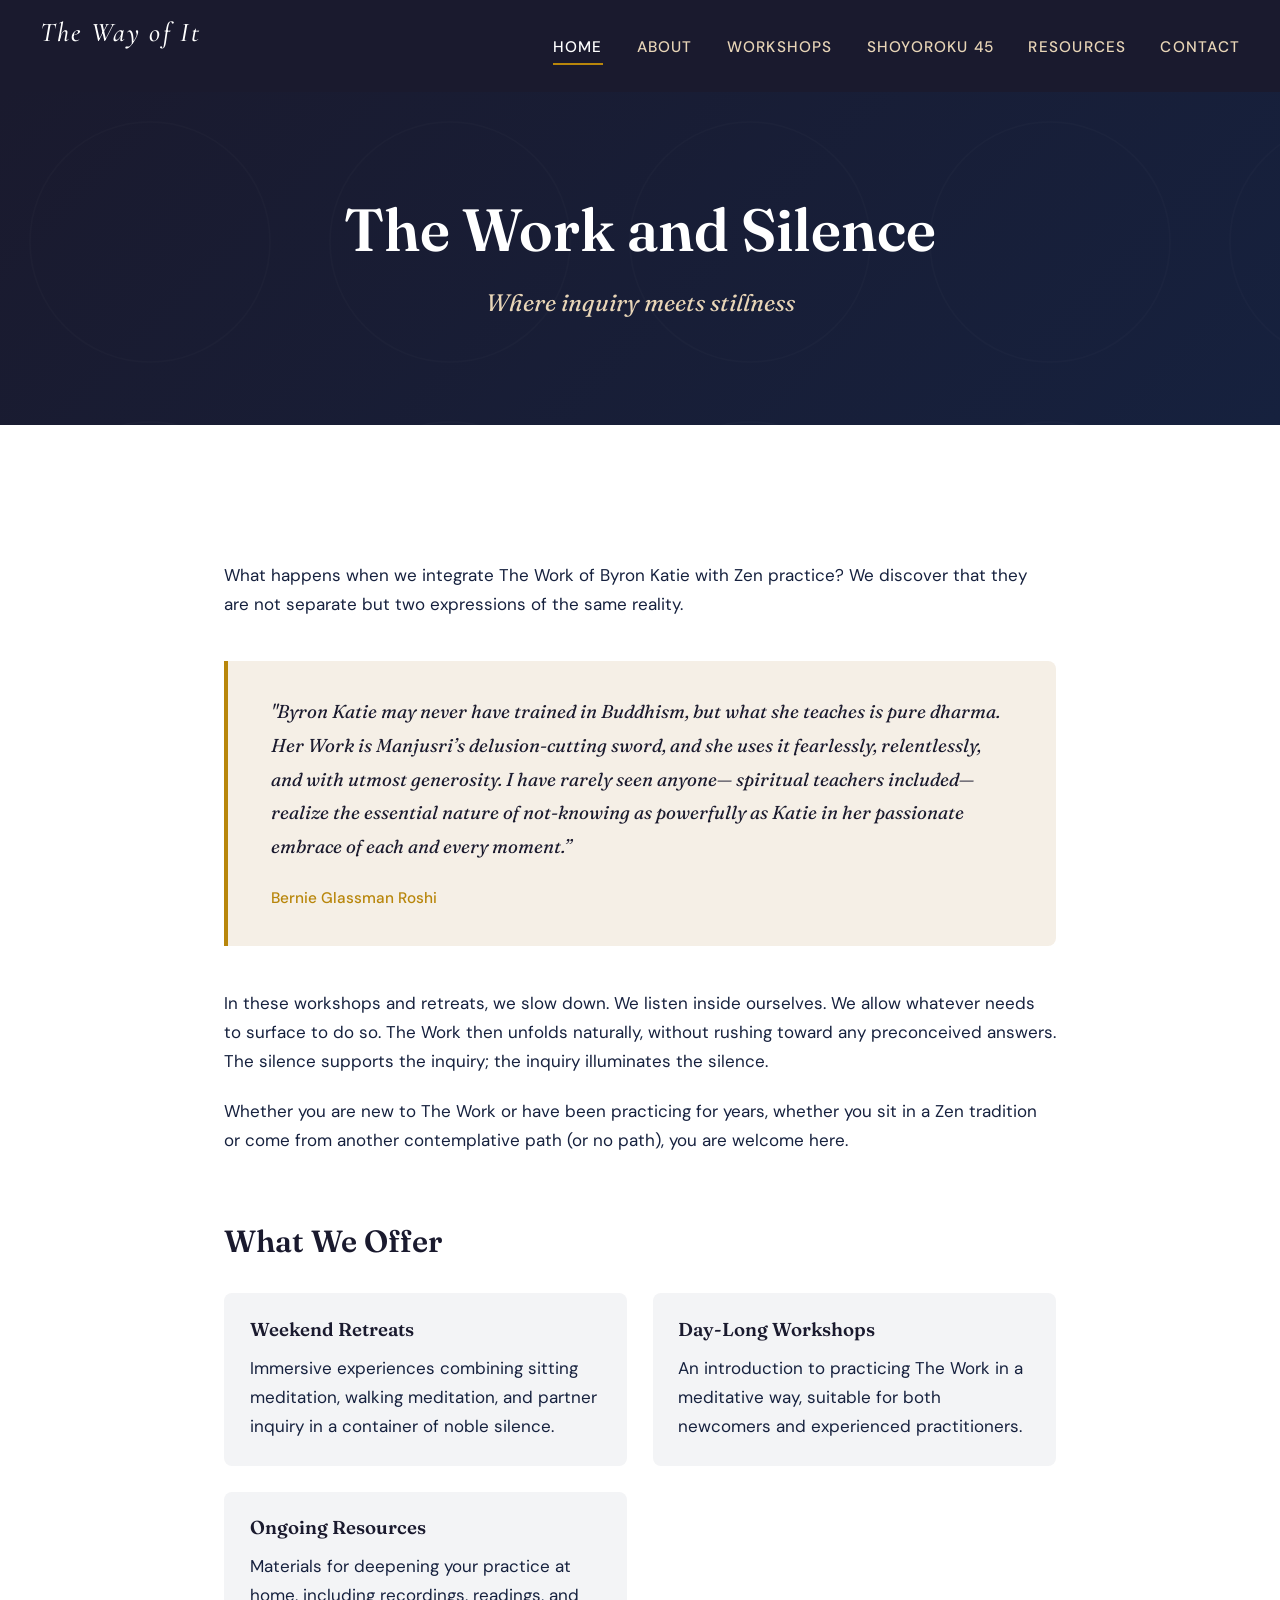
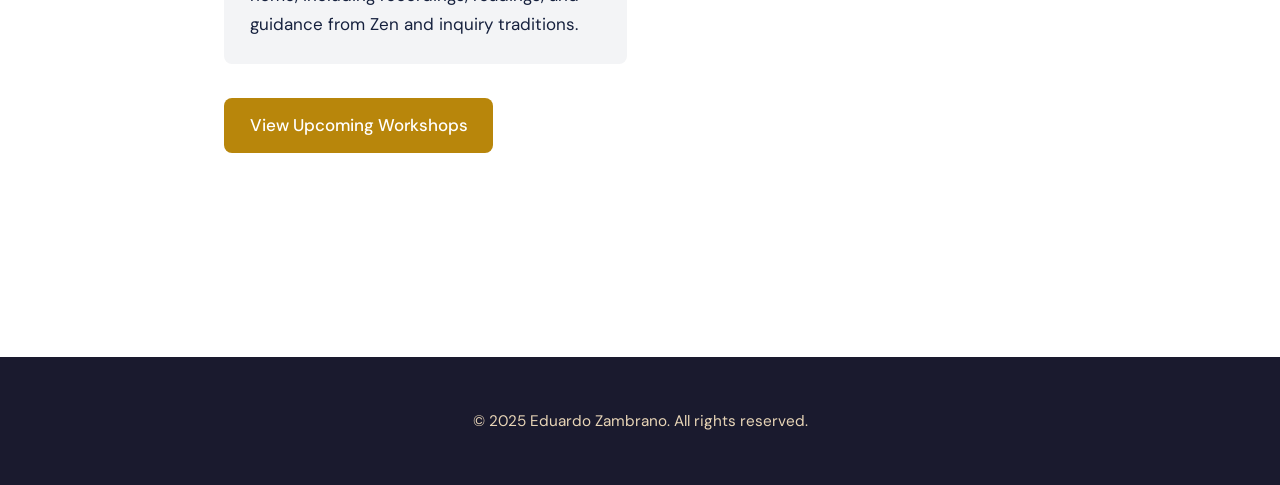
==== index.html @ 10b513c3 "Initial commit: The Way of It website Static website combining Zen meditation with The Work of Byron" ====
<!DOCTYPE html>
<html lang="en">
<head>
  <meta charset="UTF-8">
  <meta name="viewport" content="width=device-width, initial-scale=1.0">
  <title>The Way of It - Zen Meditation & The Work of Byron Katie</title>
  <meta name="description" content="Workshops combining Zen meditation with The Work of Byron Katie, guided by Eduardo Zambrano.">
  <link rel="stylesheet" href="css/style.css">
</head>
<body>
  <header>
    <div class="header-inner">
      <h1 class="site-title"><a href="index.html">The Way of It</a></h1>
      <nav>
        <ul>
          <li><a href="index.html" class="active">Home</a></li>
          <li><a href="about.html">About</a></li>
          <li><a href="workshops.html">Workshops</a></li>
          <li><a href="shoyoroku-45.html">Shoyoroku 45</a></li>
          <li><a href="resources.html">Resources</a></li>
          <li><a href="contact.html">Contact</a></li>
        </ul>
      </nav>
    </div>
  </header>

  <section class="hero">
    <div class="hero-content">
      <h1>The Work and Silence</h1>
      <p class="tagline">Where inquiry meets stillness</p>
    </div>
  </section>

  <main>
    <section>
      <p>What happens when we integrate The Work of Byron Katie with Zen practice? We discover that they are not separate but two expressions of the same reality.</p>

      <blockquote>
        "Byron Katie may never have trained in Buddhism, but what she teaches
        is pure dharma.
        Her Work is Manjusri’s delusion-cutting sword, and she
        uses it fearlessly, relentlessly, and with utmost generosity.
        I have rarely seen anyone— spiritual teachers included—realize the essential nature of not-knowing as powerfully as Katie in her passionate embrace of each and every moment.”
        <cite>Bernie Glassman Roshi</cite>
      </blockquote>

      <p>In these workshops and retreats, we slow down. We listen inside ourselves. We allow whatever needs to surface to do so. The Work then  unfolds naturally, without rushing toward any preconceived answers. The silence supports the inquiry; the inquiry illuminates the silence.</p>

      <p>Whether you are new to The Work or have been practicing for years, whether you sit in a Zen tradition or come from another contemplative path (or no path), you are welcome here.</p>
    </section>

    <section>
      <h2>What We Offer</h2>

      <div class="feature-grid">
        <div class="feature">
          <h3>Weekend Retreats</h3>
          <p>Immersive experiences combining sitting meditation, walking meditation, and partner inquiry in a container of noble silence.</p>
        </div>
        <div class="feature">
          <h3>Day-Long Workshops</h3>
          <p>An introduction to practicing The Work in a meditative way, suitable for both newcomers and experienced practitioners.</p>
        </div>
        <div class="feature">
          <h3>Ongoing Resources</h3>
          <p>Materials for deepening your practice at home, including recordings, readings, and guidance from Zen and inquiry traditions.</p>
        </div>
      </div>

      <p class="mt-2"><a href="workshops.html" class="btn">View Upcoming Workshops</a></p>
    </section>
  </main>

  <footer>
    <p>&copy; 2025 Eduardo Zambrano. All rights reserved.</p>
  </footer>
</body>
</html>
---- css/style.css ----
/* The Way of It - Fresh Modern Design */

@import url('https://fonts.googleapis.com/css2?family=DM+Sans:ital,wght@0,400;0,500;0,700;1,400&family=Fraunces:ital,opsz,wght@0,9..144,400;0,9..144,600;1,9..144,400&family=Cormorant+Garamond:ital,wght@0,400;0,500;0,600;1,400&display=swap');

:root {
  --color-ink: #1a1a2e;
  --color-ink-light: #16213e;
  --color-warm: #e8d5b7;
  --color-warm-light: #f5efe6;
  --color-accent: #b8860b;
  --color-accent-soft: #d4a84b;
  --color-white: #ffffff;
  --color-gray: #6b7280;
  --color-gray-light: #f3f4f6;
  --font-display: 'Fraunces', serif;
  --font-body: 'DM Sans', sans-serif;
  --shadow-sm: 0 1px 2px rgba(0,0,0,0.05);
  --shadow-md: 0 4px 6px -1px rgba(0,0,0,0.1), 0 2px 4px -1px rgba(0,0,0,0.06);
  --shadow-lg: 0 10px 15px -3px rgba(0,0,0,0.1), 0 4px 6px -2px rgba(0,0,0,0.05);
  --radius: 8px;
  --transition: 0.3s ease;
}

* {
  margin: 0;
  padding: 0;
  box-sizing: border-box;
}

html {
  font-size: 17px;
  scroll-behavior: smooth;
}

body {
  font-family: var(--font-body);
  background-color: var(--color-white);
  color: var(--color-ink);
  line-height: 1.7;
  min-height: 100vh;
}

/* Typography */
h1, h2, h3, h4 {
  font-family: var(--font-display);
  font-weight: 600;
  line-height: 1.2;
  color: var(--color-ink);
}

h1 {
  font-size: 2.8rem;
  margin-bottom: 1.5rem;
}

h2 {
  font-size: 1.8rem;
  margin-top: 3rem;
  margin-bottom: 1.25rem;
}

h3 {
  font-size: 1.3rem;
  margin-top: 2rem;
  margin-bottom: 0.75rem;
}

p {
  margin-bottom: 1.25rem;
  color: var(--color-ink-light);
}

a {
  color: var(--color-accent);
  text-decoration: none;
  transition: color var(--transition);
}

a:hover {
  color: var(--color-accent-soft);
}

ul, ol {
  margin-bottom: 1.25rem;
  padding-left: 1.5rem;
}

li {
  margin-bottom: 0.5rem;
}

strong {
  font-weight: 500;
  color: var(--color-ink);
}

/* Header */
header {
  background: var(--color-ink);
  color: var(--color-white);
  padding: 1rem 2rem;
  position: sticky;
  top: 0;
  z-index: 100;
}

.header-inner {
  max-width: 1200px;
  margin: 0 auto;
  display: flex;
  justify-content: space-between;
  align-items: center;
}

.site-title {
  font-family: 'Cormorant Garamond', serif;
  font-size: 1.6rem;
  font-weight: 500;
  letter-spacing: 0.08em;
  font-style: italic;
}

.site-title a {
  color: var(--color-white);
}

.site-title a:hover {
  color: var(--color-warm);
}

nav ul {
  list-style: none;
  display: flex;
  gap: 2rem;
  margin: 0;
  padding: 0;
}

nav li {
  margin: 0;
}

nav a {
  color: var(--color-warm);
  font-size: 0.9rem;
  font-weight: 500;
  text-transform: uppercase;
  letter-spacing: 0.08em;
  padding: 0.5rem 0;
  position: relative;
}

nav a::after {
  content: '';
  position: absolute;
  bottom: 0;
  left: 0;
  width: 0;
  height: 2px;
  background: var(--color-accent);
  transition: width var(--transition);
}

nav a:hover::after,
nav a.active::after {
  width: 100%;
}

nav a:hover,
nav a.active {
  color: var(--color-white);
}

/* Hero Section */
.hero {
  background: linear-gradient(135deg, var(--color-ink) 0%, var(--color-ink-light) 100%);
  color: var(--color-white);
  padding: 6rem 2rem;
  text-align: center;
  position: relative;
  overflow: hidden;
}

.hero::before {
  content: '';
  position: absolute;
  top: 0;
  left: 0;
  right: 0;
  bottom: 0;
  background: url('data:image/svg+xml,<svg xmlns="http://www.w3.org/2000/svg" viewBox="0 0 100 100"><circle cx="50" cy="50" r="40" fill="none" stroke="rgba(255,255,255,0.03)" stroke-width="0.5"/></svg>');
  background-size: 300px;
  opacity: 0.5;
}

.hero-content {
  position: relative;
  max-width: 800px;
  margin: 0 auto;
}

.hero h1 {
  font-size: 3.5rem;
  color: var(--color-white);
  margin-bottom: 1rem;
}

.hero .tagline {
  font-family: var(--font-display);
  font-size: 1.4rem;
  font-style: italic;
  font-weight: 400;
  color: var(--color-warm);
  margin-bottom: 0;
}

/* Hero with image */
.hero-image {
  padding: 0;
  background: none;
}

.hero-image img {
  width: 100%;
  max-height: 450px;
  object-fit: cover;
}

/* Main Content */
main {
  max-width: 900px;
  margin: 0 auto;
  padding: 4rem 2rem;
}

/* Section styling */
section {
  margin-bottom: 4rem;
}

/* Blockquote */
blockquote {
  background: var(--color-warm-light);
  border-left: 4px solid var(--color-accent);
  padding: 2rem 2.5rem;
  margin: 2.5rem 0;
  border-radius: 0 var(--radius) var(--radius) 0;
  font-family: var(--font-display);
  font-size: 1.1rem;
  font-style: italic;
  line-height: 1.8;
}

blockquote cite {
  display: block;
  margin-top: 1.25rem;
  font-family: var(--font-body);
  font-style: normal;
  font-size: 0.9rem;
  font-weight: 500;
  color: var(--color-accent);
}

/* Cards */
.card {
  background: var(--color-white);
  border: 1px solid var(--color-gray-light);
  border-radius: var(--radius);
  padding: 2rem;
  margin-bottom: 1.5rem;
  box-shadow: var(--shadow-sm);
  transition: box-shadow var(--transition), transform var(--transition);
}

.card:hover {
  box-shadow: var(--shadow-md);
  transform: translateY(-2px);
}

.card h3 {
  margin-top: 0;
  color: var(--color-ink);
}

.card-meta {
  font-size: 0.85rem;
  color: var(--color-gray);
  margin-bottom: 1rem;
  display: flex;
  align-items: center;
  gap: 0.5rem;
}

.card-meta::before {
  content: '';
  width: 8px;
  height: 8px;
  background: var(--color-accent);
  border-radius: 50%;
}

/* About page - Profile */
.profile {
  display: grid;
  grid-template-columns: 280px 1fr;
  gap: 3rem;
  align-items: start;
  margin-bottom: 3rem;
}

.profile-image {
  width: 100%;
  border-radius: var(--radius);
  box-shadow: var(--shadow-lg);
}

.profile-content h1 {
  margin-top: 0;
}

/* Feature grid */
.feature-grid {
  display: grid;
  grid-template-columns: repeat(auto-fit, minmax(280px, 1fr));
  gap: 1.5rem;
  margin: 2rem 0;
}

.feature {
  background: var(--color-gray-light);
  padding: 1.5rem;
  border-radius: var(--radius);
}

.feature h3 {
  margin-top: 0;
  font-size: 1.1rem;
}

.feature p:last-child {
  margin-bottom: 0;
}

/* Resources / Learning Log */
.log-entry {
  border-bottom: 1px solid var(--color-gray-light);
  padding-bottom: 3rem;
  margin-bottom: 3rem;
}

.log-entry:last-child {
  border-bottom: none;
}

.log-date {
  display: inline-block;
  background: var(--color-ink);
  color: var(--color-warm);
  font-size: 0.75rem;
  font-weight: 700;
  text-transform: uppercase;
  letter-spacing: 0.1em;
  padding: 0.4rem 0.8rem;
  border-radius: 20px;
  margin-bottom: 1rem;
}

.log-entry h3 {
  margin-top: 0.5rem;
  font-size: 1.5rem;
}

/* Video embed */
.video-wrapper {
  position: relative;
  padding-bottom: 56.25%;
  height: 0;
  overflow: hidden;
  margin: 1.5rem 0;
  border-radius: var(--radius);
  background: var(--color-ink);
}

.video-wrapper iframe {
  position: absolute;
  top: 0;
  left: 0;
  width: 100%;
  height: 100%;
  border: none;
}

.video-placeholder {
  position: absolute;
  top: 50%;
  left: 50%;
  transform: translate(-50%, -50%);
  color: var(--color-warm);
  font-style: italic;
  text-align: center;
}

/* Document list */
.doc-list {
  list-style: none;
  padding: 0;
  margin: 1.5rem 0;
}

.doc-list li {
  margin: 0;
}

.doc-list a {
  display: flex;
  align-items: center;
  gap: 1rem;
  padding: 1rem;
  background: var(--color-gray-light);
  border-radius: var(--radius);
  margin-bottom: 0.5rem;
  transition: background var(--transition);
}

.doc-list a:hover {
  background: var(--color-warm-light);
}

.doc-type {
  background: var(--color-ink);
  color: var(--color-warm);
  font-size: 0.65rem;
  font-weight: 700;
  text-transform: uppercase;
  letter-spacing: 0.05em;
  padding: 0.3rem 0.6rem;
  border-radius: 4px;
}

.doc-title {
  color: var(--color-ink);
  font-weight: 500;
}

/* Contact */
.contact-hero {
  text-align: center;
  padding: 4rem 2rem;
  background: var(--color-warm-light);
  border-radius: var(--radius);
  margin-bottom: 3rem;
}

.contact-email {
  font-family: var(--font-display);
  font-size: 1.6rem;
}

.contact-email a {
  color: var(--color-ink);
  border-bottom: 2px solid var(--color-accent);
}

.contact-email a:hover {
  color: var(--color-accent);
}

/* Button */
.btn {
  display: inline-block;
  background: var(--color-accent);
  color: var(--color-white);
  font-weight: 500;
  padding: 0.75rem 1.5rem;
  border-radius: var(--radius);
  transition: background var(--transition), transform var(--transition);
}

.btn:hover {
  background: var(--color-accent-soft);
  color: var(--color-white);
  transform: translateY(-1px);
}

/* Footer */
footer {
  background: var(--color-ink);
  color: var(--color-warm);
  text-align: center;
  padding: 3rem 2rem;
  margin-top: 4rem;
}

footer p {
  color: var(--color-warm);
  margin: 0;
  font-size: 0.9rem;
}

/* Utilities */
.text-center {
  text-align: center;
}

.mt-2 {
  margin-top: 2rem;
}

.mb-2 {
  margin-bottom: 2rem;
}

/* Responsive */
@media (max-width: 768px) {
  html {
    font-size: 16px;
  }

  .header-inner {
    flex-direction: column;
    gap: 1rem;
  }

  nav ul {
    gap: 1rem;
    flex-wrap: wrap;
    justify-content: center;
  }

  .hero h1 {
    font-size: 2.5rem;
  }

  h1 {
    font-size: 2.2rem;
  }

  .profile {
    grid-template-columns: 1fr;
  }

  .profile-image {
    max-width: 250px;
    margin: 0 auto;
  }

  main {
    padding: 2rem 1.5rem;
  }
}

@media (max-width: 480px) {
  nav ul {
    gap: 0.75rem;
  }

  nav a {
    font-size: 0.8rem;
  }

  .hero {
    padding: 4rem 1.5rem;
  }

  .hero h1 {
    font-size: 2rem;
  }

  blockquote {
    padding: 1.5rem;
  }
}
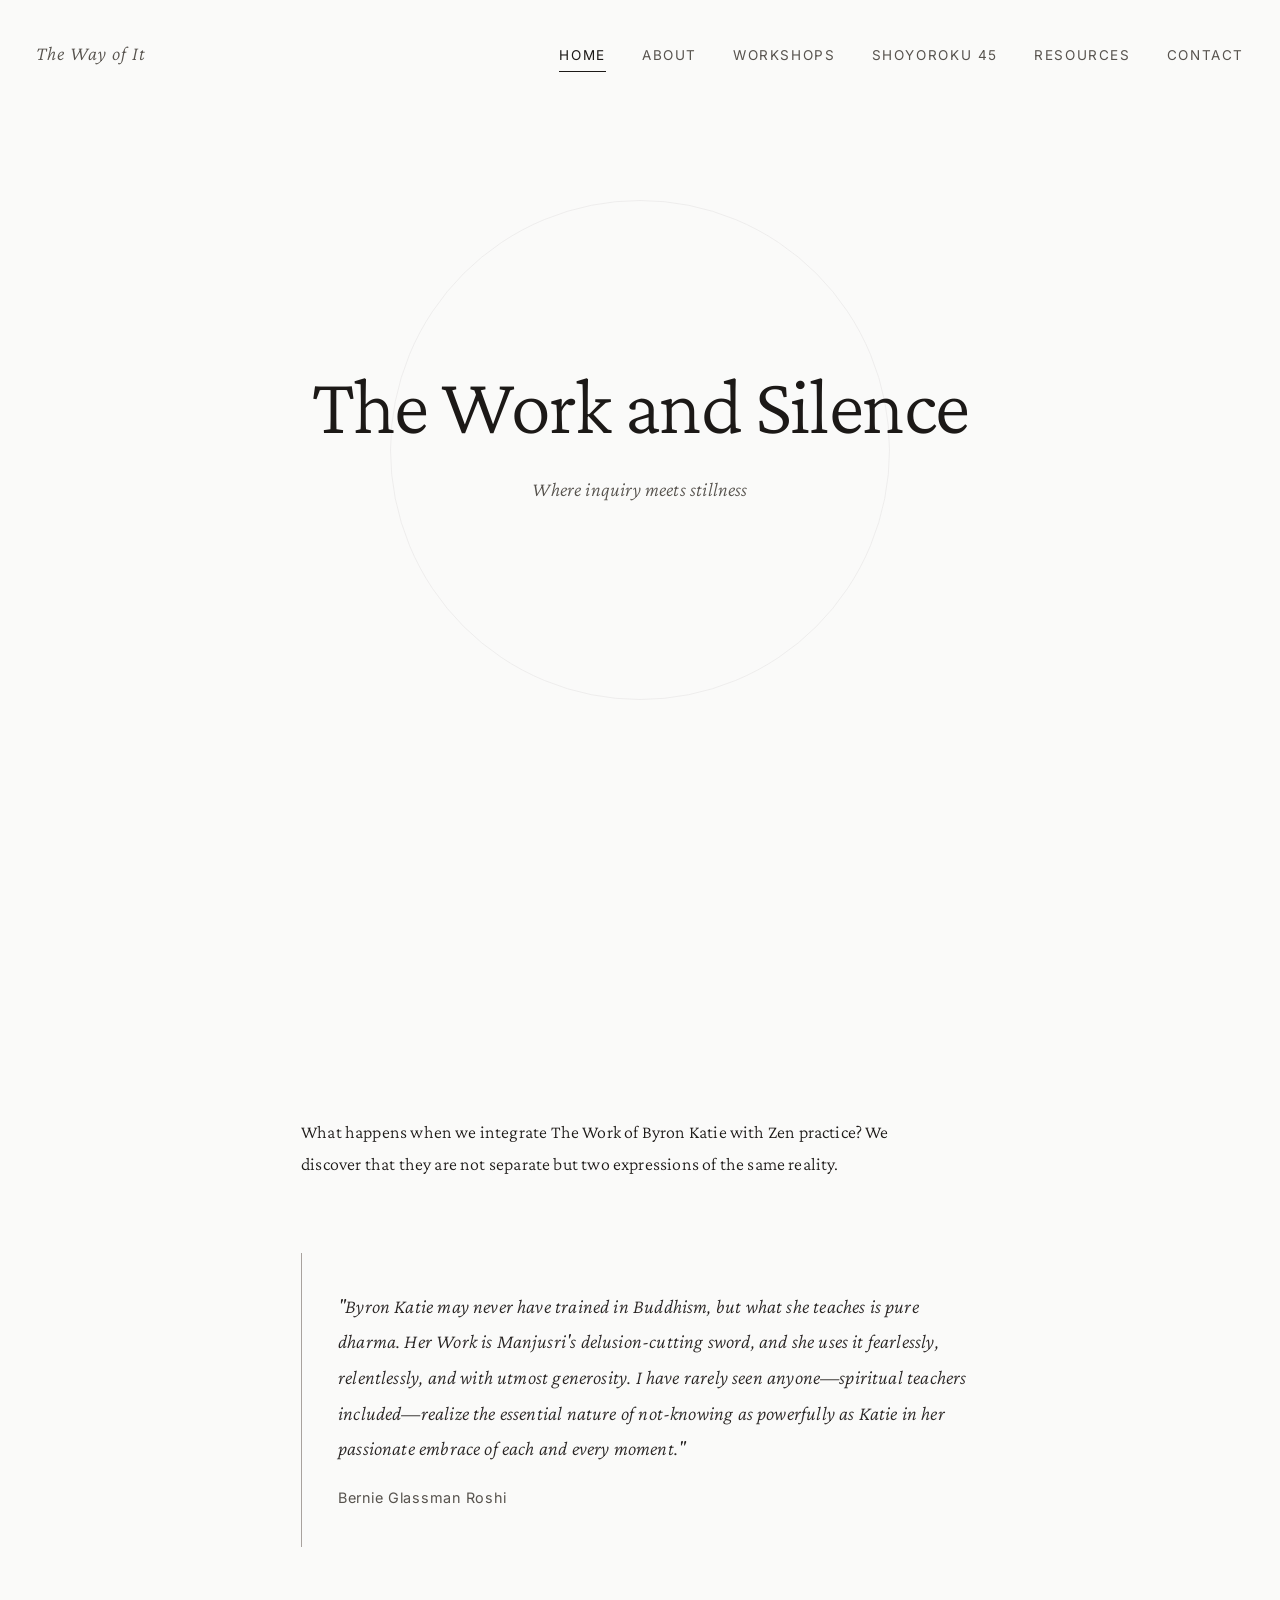
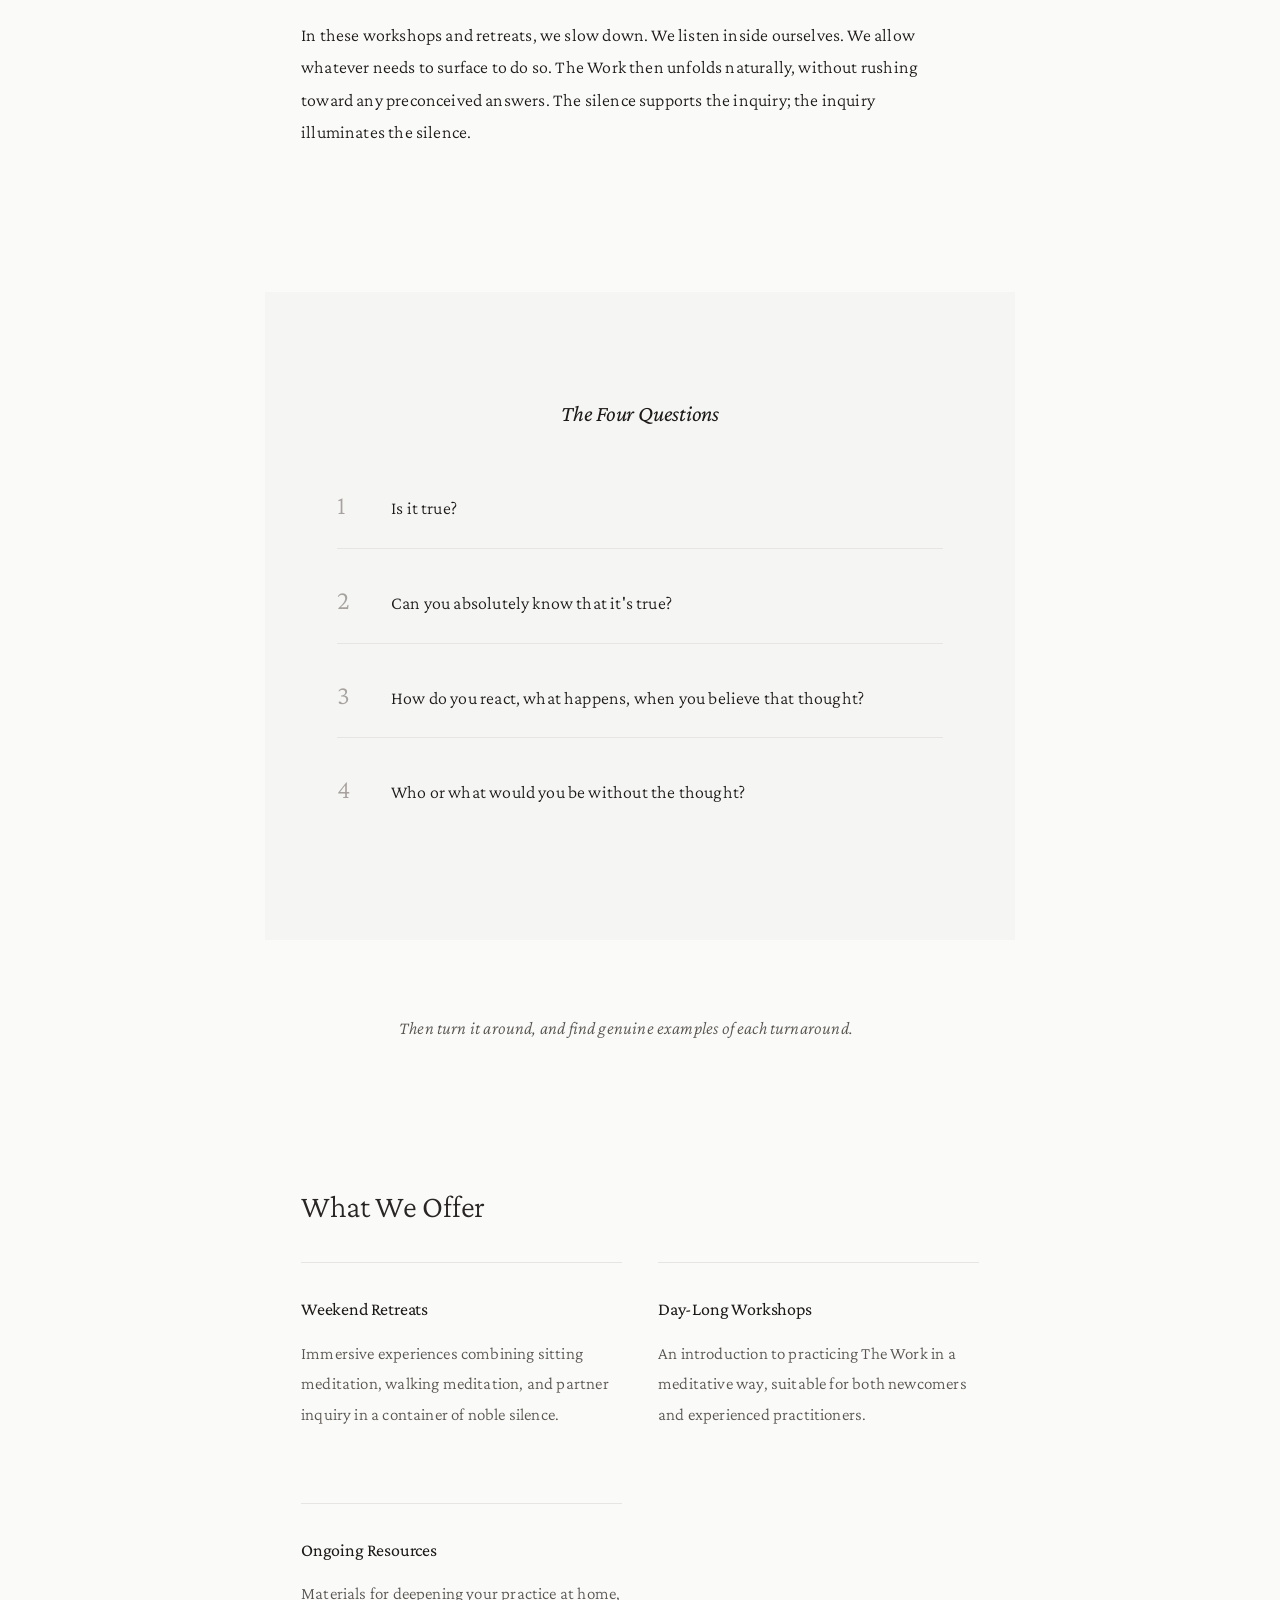
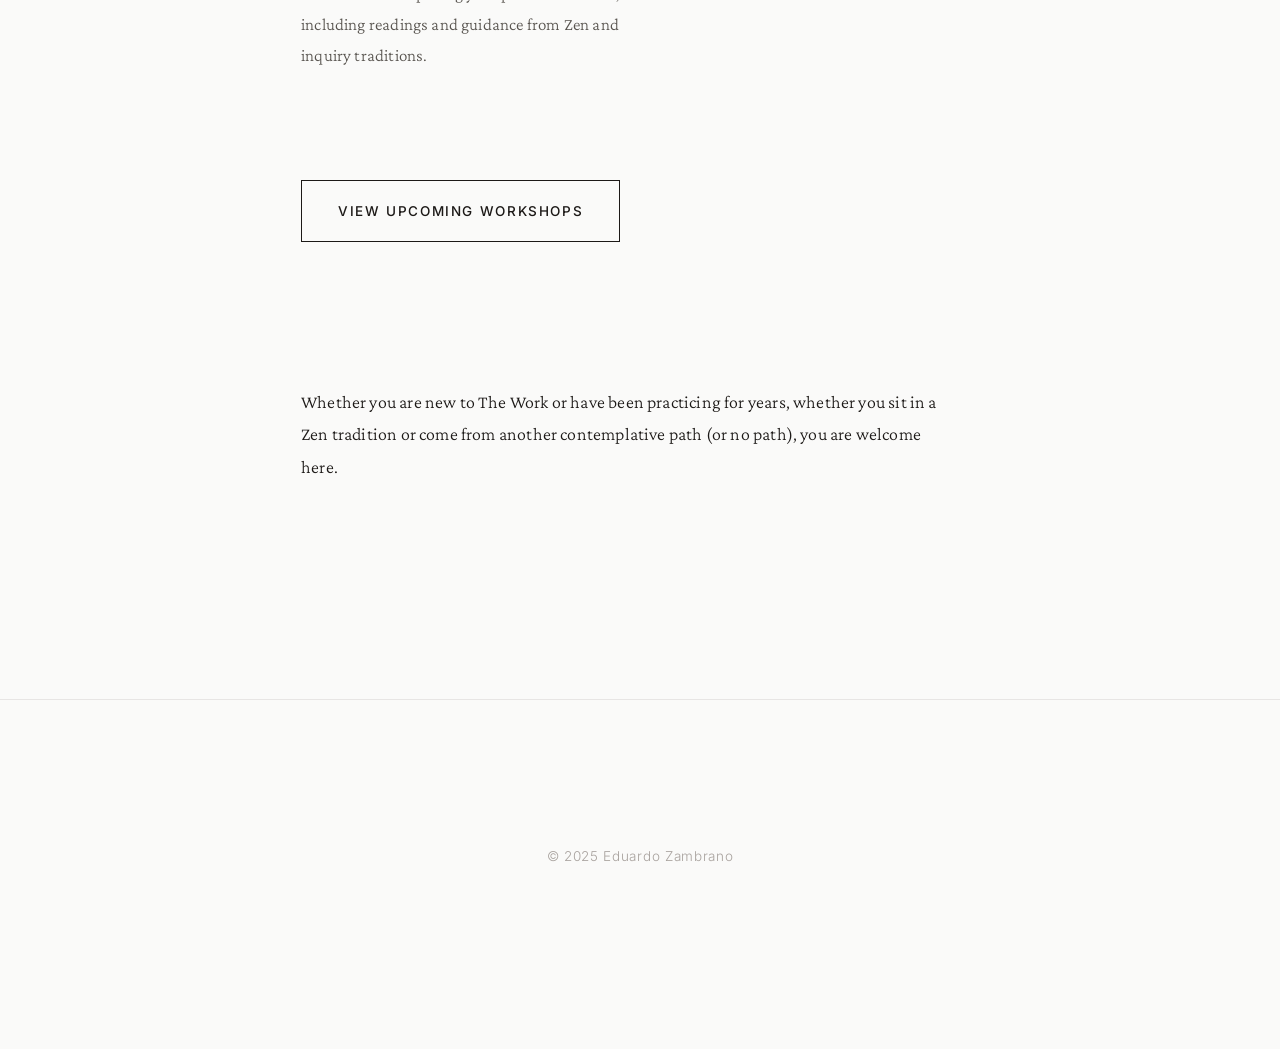
==== commit 5281f5c4: "Redesign: Zen-inspired contemplative aesthetic - New color palette: ink, stone, mist, sand, paper (e" ====
--- a/index.html
+++ b/index.html
@@ -3,14 +3,14 @@
 <head>
   <meta charset="UTF-8">
   <meta name="viewport" content="width=device-width, initial-scale=1.0">
-  <title>The Way of It - Zen Meditation & The Work of Byron Katie</title>
-  <meta name="description" content="Workshops combining Zen meditation with The Work of Byron Katie, guided by Eduardo Zambrano.">
+  <title>The Way of It - Zen & The Work of Byron Katie</title>
+  <meta name="description" content="Workshops integrating Zen meditation with The Work of Byron Katie. Where inquiry meets stillness.">
   <link rel="stylesheet" href="css/style.css">
 </head>
 <body>
   <header>
     <div class="header-inner">
-      <h1 class="site-title"><a href="index.html">The Way of It</a></h1>
+      <div class="site-title"><a href="index.html">The Way of It</a></div>
       <nav>
         <ul>
           <li><a href="index.html" class="active">Home</a></li>
@@ -36,17 +36,25 @@
       <p>What happens when we integrate The Work of Byron Katie with Zen practice? We discover that they are not separate but two expressions of the same reality.</p>
 
       <blockquote>
-        "Byron Katie may never have trained in Buddhism, but what she teaches
-        is pure dharma.
-        Her Work is Manjusri’s delusion-cutting sword, and she
-        uses it fearlessly, relentlessly, and with utmost generosity.
-        I have rarely seen anyone— spiritual teachers included—realize the essential nature of not-knowing as powerfully as Katie in her passionate embrace of each and every moment.”
+        <p>"Byron Katie may never have trained in Buddhism, but what she teaches is pure dharma. Her Work is Manjusri's delusion-cutting sword, and she uses it fearlessly, relentlessly, and with utmost generosity. I have rarely seen anyone—spiritual teachers included—realize the essential nature of not-knowing as powerfully as Katie in her passionate embrace of each and every moment."</p>
         <cite>Bernie Glassman Roshi</cite>
       </blockquote>
 
-      <p>In these workshops and retreats, we slow down. We listen inside ourselves. We allow whatever needs to surface to do so. The Work then  unfolds naturally, without rushing toward any preconceived answers. The silence supports the inquiry; the inquiry illuminates the silence.</p>
+      <p>In these workshops and retreats, we slow down. We listen inside ourselves. We allow whatever needs to surface to do so. The Work then unfolds naturally, without rushing toward any preconceived answers. The silence supports the inquiry; the inquiry illuminates the silence.</p>
+    </section>
 
-      <p>Whether you are new to The Work or have been practicing for years, whether you sit in a Zen tradition or come from another contemplative path (or no path), you are welcome here.</p>
+    <section>
+      <div class="four-questions">
+        <h3>The Four Questions</h3>
+        <ol>
+          <li>Is it true?</li>
+          <li>Can you absolutely know that it's true?</li>
+          <li>How do you react, what happens, when you believe that thought?</li>
+          <li>Who or what would you be without the thought?</li>
+        </ol>
+      </div>
+
+      <p class="text-center" style="margin-top: var(--space-lg); color: var(--stone); font-style: italic;">Then turn it around, and find genuine examples of each turnaround.</p>
     </section>
 
     <section>
@@ -63,16 +71,20 @@
         </div>
         <div class="feature">
           <h3>Ongoing Resources</h3>
-          <p>Materials for deepening your practice at home, including recordings, readings, and guidance from Zen and inquiry traditions.</p>
+          <p>Materials for deepening your practice at home, including readings and guidance from Zen and inquiry traditions.</p>
         </div>
       </div>
 
-      <p class="mt-2"><a href="workshops.html" class="btn">View Upcoming Workshops</a></p>
+      <p class="mt-lg"><a href="workshops.html" class="btn">View Upcoming Workshops</a></p>
+    </section>
+
+    <section>
+      <p>Whether you are new to The Work or have been practicing for years, whether you sit in a Zen tradition or come from another contemplative path (or no path), you are welcome here.</p>
     </section>
   </main>
 
   <footer>
-    <p>&copy; 2025 Eduardo Zambrano. All rights reserved.</p>
+    <p>&copy; 2025 Eduardo Zambrano</p>
   </footer>
 </body>
 </html>
--- a/css/style.css
+++ b/css/style.css
@@ -1,111 +1,152 @@
-/* The Way of It - Fresh Modern Design */
-
-@import url('https://fonts.googleapis.com/css2?family=DM+Sans:ital,wght@0,400;0,500;0,700;1,400&family=Fraunces:ital,opsz,wght@0,9..144,400;0,9..144,600;1,9..144,400&family=Cormorant+Garamond:ital,wght@0,400;0,500;0,600;1,400&display=swap');
+/*
+ * The Way of It
+ * A design inspired by the meeting of Zen and The Work
+ *
+ * Design principles:
+ * - Emptiness as presence (negative space)
+ * - Simplicity revealing depth
+ * - The quality of inquiry - openness, questioning
+ * - Breath-like rhythm in layout
+ * - Enso (Zen circle) as subtle motif
+ */
+
+@import url('https://fonts.googleapis.com/css2?family=Crimson+Pro:ital,wght@0,300;0,400;0,500;1,300;1,400&family=Inter:wght@300;400;500&display=swap');
 
 :root {
-  --color-ink: #1a1a2e;
-  --color-ink-light: #16213e;
-  --color-warm: #e8d5b7;
-  --color-warm-light: #f5efe6;
-  --color-accent: #b8860b;
-  --color-accent-soft: #d4a84b;
-  --color-white: #ffffff;
-  --color-gray: #6b7280;
-  --color-gray-light: #f3f4f6;
-  --font-display: 'Fraunces', serif;
-  --font-body: 'DM Sans', sans-serif;
-  --shadow-sm: 0 1px 2px rgba(0,0,0,0.05);
-  --shadow-md: 0 4px 6px -1px rgba(0,0,0,0.1), 0 2px 4px -1px rgba(0,0,0,0.06);
-  --shadow-lg: 0 10px 15px -3px rgba(0,0,0,0.1), 0 4px 6px -2px rgba(0,0,0,0.05);
-  --radius: 8px;
-  --transition: 0.3s ease;
-}
-
-* {
+  /* Colors inspired by ink wash and natural elements */
+  --ink: #1c1917;
+  --ink-soft: #292524;
+  --stone: #57534e;
+  --mist: #a8a29e;
+  --sand: #e7e5e4;
+  --paper: #fafaf9;
+  --breath: #f5f5f4;
+
+  /* Accent - like a single camellia in a Zen garden */
+  --accent: #9f1239;
+  --accent-soft: #be123c;
+
+  /* Typography */
+  --font-serif: 'Crimson Pro', Georgia, serif;
+  --font-sans: 'Inter', -apple-system, sans-serif;
+
+  /* Spacing - generous, breathing room */
+  --space-xs: 0.5rem;
+  --space-sm: 1rem;
+  --space-md: 2rem;
+  --space-lg: 4rem;
+  --space-xl: 8rem;
+
+  /* Transitions - slow, mindful */
+  --transition: 0.4s cubic-bezier(0.4, 0, 0.2, 1);
+}
+
+/* Reset with intention */
+*, *::before, *::after {
   margin: 0;
   padding: 0;
   box-sizing: border-box;
 }
 
 html {
-  font-size: 17px;
+  font-size: 18px;
   scroll-behavior: smooth;
 }
 
 body {
-  font-family: var(--font-body);
-  background-color: var(--color-white);
-  color: var(--color-ink);
-  line-height: 1.7;
-  min-height: 100vh;
-}
-
-/* Typography */
-h1, h2, h3, h4 {
-  font-family: var(--font-display);
-  font-weight: 600;
+  font-family: var(--font-serif);
+  background: var(--paper);
+  color: var(--ink);
+  line-height: 1.8;
+  font-weight: 300;
+  letter-spacing: 0.01em;
+}
+
+/* Selection - subtle */
+::selection {
+  background: var(--sand);
+  color: var(--ink);
+}
+
+/* Typography - clarity through simplicity */
+h1, h2, h3 {
+  font-family: var(--font-serif);
+  font-weight: 300;
+  letter-spacing: -0.01em;
   line-height: 1.2;
-  color: var(--color-ink);
 }
 
 h1 {
-  font-size: 2.8rem;
-  margin-bottom: 1.5rem;
+  font-size: 3rem;
+  margin-bottom: var(--space-md);
 }
 
 h2 {
-  font-size: 1.8rem;
-  margin-top: 3rem;
-  margin-bottom: 1.25rem;
+  font-size: 1.75rem;
+  margin-top: var(--space-lg);
+  margin-bottom: var(--space-md);
+  color: var(--ink-soft);
 }
 
 h3 {
-  font-size: 1.3rem;
-  margin-top: 2rem;
-  margin-bottom: 0.75rem;
+  font-size: 1.25rem;
+  margin-top: var(--space-md);
+  margin-bottom: var(--space-sm);
+  font-weight: 400;
 }
 
 p {
-  margin-bottom: 1.25rem;
-  color: var(--color-ink-light);
+  margin-bottom: var(--space-md);
+  max-width: 65ch; /* Optimal reading width */
 }
 
 a {
-  color: var(--color-accent);
+  color: var(--ink);
   text-decoration: none;
-  transition: color var(--transition);
+  border-bottom: 1px solid var(--mist);
+  transition: border-color var(--transition), color var(--transition);
 }
 
 a:hover {
-  color: var(--color-accent-soft);
-}
-
-ul, ol {
-  margin-bottom: 1.25rem;
-  padding-left: 1.5rem;
-}
-
-li {
-  margin-bottom: 0.5rem;
+  border-color: var(--accent);
+  color: var(--accent);
 }
 
 strong {
   font-weight: 500;
-  color: var(--color-ink);
-}
-
-/* Header */
+}
+
+em {
+  font-style: italic;
+}
+
+ul, ol {
+  margin-bottom: var(--space-md);
+  padding-left: var(--space-md);
+}
+
+li {
+  margin-bottom: var(--space-xs);
+}
+
+/* Header - minimal, present */
 header {
-  background: var(--color-ink);
-  color: var(--color-white);
-  padding: 1rem 2rem;
-  position: sticky;
+  padding: var(--space-md) var(--space-md);
+  position: fixed;
   top: 0;
+  left: 0;
+  right: 0;
   z-index: 100;
+  background: var(--paper);
+  transition: box-shadow var(--transition);
+}
+
+header.scrolled {
+  box-shadow: 0 1px 0 var(--sand);
 }
 
 .header-inner {
-  max-width: 1200px;
+  max-width: 1400px;
   margin: 0 auto;
   display: flex;
   justify-content: space-between;
@@ -113,27 +154,29 @@
 }
 
 .site-title {
-  font-family: 'Cormorant Garamond', serif;
-  font-size: 1.6rem;
-  font-weight: 500;
-  letter-spacing: 0.08em;
+  font-family: var(--font-serif);
+  font-size: 1.1rem;
+  font-weight: 300;
   font-style: italic;
+  letter-spacing: 0.05em;
+  color: var(--stone);
 }
 
 .site-title a {
-  color: var(--color-white);
+  border: none;
+  color: var(--stone);
 }
 
 .site-title a:hover {
-  color: var(--color-warm);
+  color: var(--ink);
 }
 
 nav ul {
   list-style: none;
   display: flex;
-  gap: 2rem;
+  gap: var(--space-md);
+  padding: 0;
   margin: 0;
-  padding: 0;
 }
 
 nav li {
@@ -141,12 +184,14 @@
 }
 
 nav a {
-  color: var(--color-warm);
-  font-size: 0.9rem;
-  font-weight: 500;
+  font-family: var(--font-sans);
+  font-size: 0.75rem;
+  font-weight: 400;
+  letter-spacing: 0.12em;
   text-transform: uppercase;
-  letter-spacing: 0.08em;
-  padding: 0.5rem 0;
+  color: var(--stone);
+  border: none;
+  padding: var(--space-xs) 0;
   position: relative;
 }
 
@@ -154,198 +199,228 @@
   content: '';
   position: absolute;
   bottom: 0;
-  left: 0;
+  left: 50%;
   width: 0;
-  height: 2px;
-  background: var(--color-accent);
-  transition: width var(--transition);
+  height: 1px;
+  background: var(--ink);
+  transition: width var(--transition), left var(--transition);
 }
 
 nav a:hover::after,
 nav a.active::after {
   width: 100%;
+  left: 0;
 }
 
 nav a:hover,
 nav a.active {
-  color: var(--color-white);
-}
-
-/* Hero Section */
+  color: var(--ink);
+}
+
+/* Hero - the first breath */
 .hero {
-  background: linear-gradient(135deg, var(--color-ink) 0%, var(--color-ink-light) 100%);
-  color: var(--color-white);
-  padding: 6rem 2rem;
+  min-height: 100vh;
+  display: flex;
+  flex-direction: column;
+  justify-content: center;
+  align-items: center;
   text-align: center;
+  padding: var(--space-xl) var(--space-md);
   position: relative;
-  overflow: hidden;
-}
-
+}
+
+/* Enso - the Zen circle, imperfect and complete */
 .hero::before {
   content: '';
   position: absolute;
-  top: 0;
-  left: 0;
-  right: 0;
-  bottom: 0;
-  background: url('data:image/svg+xml,<svg xmlns="http://www.w3.org/2000/svg" viewBox="0 0 100 100"><circle cx="50" cy="50" r="40" fill="none" stroke="rgba(255,255,255,0.03)" stroke-width="0.5"/></svg>');
-  background-size: 300px;
-  opacity: 0.5;
+  width: min(70vw, 500px);
+  height: min(70vw, 500px);
+  border: 1px solid var(--sand);
+  border-radius: 50%;
+  opacity: 0.6;
 }
 
 .hero-content {
   position: relative;
-  max-width: 800px;
-  margin: 0 auto;
+  z-index: 1;
 }
 
 .hero h1 {
-  font-size: 3.5rem;
-  color: var(--color-white);
-  margin-bottom: 1rem;
+  font-size: clamp(2.5rem, 8vw, 4.5rem);
+  font-weight: 300;
+  margin-bottom: var(--space-sm);
+  letter-spacing: -0.02em;
 }
 
 .hero .tagline {
-  font-family: var(--font-display);
-  font-size: 1.4rem;
-  font-style: italic;
-  font-weight: 400;
-  color: var(--color-warm);
-  margin-bottom: 0;
-}
-
-/* Hero with image */
-.hero-image {
-  padding: 0;
-  background: none;
-}
-
-.hero-image img {
-  width: 100%;
-  max-height: 450px;
-  object-fit: cover;
-}
-
-/* Main Content */
-main {
-  max-width: 900px;
-  margin: 0 auto;
-  padding: 4rem 2rem;
-}
-
-/* Section styling */
-section {
-  margin-bottom: 4rem;
-}
-
-/* Blockquote */
-blockquote {
-  background: var(--color-warm-light);
-  border-left: 4px solid var(--color-accent);
-  padding: 2rem 2.5rem;
-  margin: 2.5rem 0;
-  border-radius: 0 var(--radius) var(--radius) 0;
-  font-family: var(--font-display);
   font-size: 1.1rem;
   font-style: italic;
-  line-height: 1.8;
+  color: var(--stone);
+  font-weight: 300;
+}
+
+/* Main content - spacious, unhurried */
+main {
+  max-width: 750px;
+  margin: 0 auto;
+  padding: var(--space-lg) var(--space-md);
+}
+
+section {
+  margin-bottom: var(--space-xl);
+}
+
+/* Blockquote - words that point beyond words */
+blockquote {
+  position: relative;
+  margin: var(--space-lg) 0;
+  padding: var(--space-md) 0;
+  padding-left: var(--space-md);
+  border-left: 1px solid var(--mist);
+  font-size: 1.1rem;
+  font-style: italic;
+  color: var(--ink-soft);
+}
+
+blockquote p {
+  margin-bottom: var(--space-sm);
 }
 
 blockquote cite {
   display: block;
-  margin-top: 1.25rem;
-  font-family: var(--font-body);
+  font-family: var(--font-sans);
+  font-size: 0.8rem;
   font-style: normal;
-  font-size: 0.9rem;
-  font-weight: 500;
-  color: var(--color-accent);
-}
-
-/* Cards */
+  font-weight: 400;
+  letter-spacing: 0.05em;
+  color: var(--stone);
+  margin-top: var(--space-sm);
+}
+
+/* The Four Questions - central to The Work */
+.four-questions {
+  background: var(--breath);
+  padding: var(--space-lg);
+  margin: var(--space-lg) calc(-1 * var(--space-md));
+}
+
+.four-questions h3 {
+  text-align: center;
+  font-style: italic;
+  margin-bottom: var(--space-md);
+}
+
+.four-questions ol {
+  list-style: none;
+  padding: 0;
+  counter-reset: question;
+}
+
+.four-questions li {
+  counter-increment: question;
+  padding: var(--space-sm) 0;
+  border-bottom: 1px solid var(--sand);
+  display: flex;
+  align-items: baseline;
+  gap: var(--space-sm);
+}
+
+.four-questions li:last-child {
+  border-bottom: none;
+}
+
+.four-questions li::before {
+  content: counter(question);
+  font-family: var(--font-serif);
+  font-size: 1.5rem;
+  font-weight: 300;
+  color: var(--mist);
+  flex-shrink: 0;
+  width: 2rem;
+}
+
+/* Profile section */
+.profile {
+  display: grid;
+  grid-template-columns: 200px 1fr;
+  gap: var(--space-lg);
+  align-items: start;
+  margin-bottom: var(--space-lg);
+}
+
+.profile-image {
+  width: 100%;
+  aspect-ratio: 1;
+  object-fit: cover;
+  border-radius: 50%;
+  filter: grayscale(20%);
+  transition: filter var(--transition);
+}
+
+.profile-image:hover {
+  filter: grayscale(0%);
+}
+
+.profile-content h1 {
+  margin-top: 0;
+  font-size: 2rem;
+}
+
+/* Cards - containers for offerings */
 .card {
-  background: var(--color-white);
-  border: 1px solid var(--color-gray-light);
-  border-radius: var(--radius);
-  padding: 2rem;
-  margin-bottom: 1.5rem;
-  box-shadow: var(--shadow-sm);
-  transition: box-shadow var(--transition), transform var(--transition);
+  background: var(--breath);
+  padding: var(--space-md);
+  margin-bottom: var(--space-md);
+  border: 1px solid transparent;
+  transition: border-color var(--transition);
 }
 
 .card:hover {
-  box-shadow: var(--shadow-md);
-  transform: translateY(-2px);
+  border-color: var(--sand);
 }
 
 .card h3 {
   margin-top: 0;
-  color: var(--color-ink);
 }
 
 .card-meta {
-  font-size: 0.85rem;
-  color: var(--color-gray);
-  margin-bottom: 1rem;
-  display: flex;
-  align-items: center;
-  gap: 0.5rem;
-}
-
-.card-meta::before {
-  content: '';
-  width: 8px;
-  height: 8px;
-  background: var(--color-accent);
-  border-radius: 50%;
-}
-
-/* About page - Profile */
-.profile {
-  display: grid;
-  grid-template-columns: 280px 1fr;
-  gap: 3rem;
-  align-items: start;
-  margin-bottom: 3rem;
-}
-
-.profile-image {
-  width: 100%;
-  border-radius: var(--radius);
-  box-shadow: var(--shadow-lg);
-}
-
-.profile-content h1 {
-  margin-top: 0;
+  font-family: var(--font-sans);
+  font-size: 0.8rem;
+  color: var(--stone);
+  letter-spacing: 0.02em;
+  margin-bottom: var(--space-sm);
 }
 
 /* Feature grid */
 .feature-grid {
   display: grid;
-  grid-template-columns: repeat(auto-fit, minmax(280px, 1fr));
-  gap: 1.5rem;
-  margin: 2rem 0;
+  grid-template-columns: repeat(auto-fit, minmax(220px, 1fr));
+  gap: var(--space-md);
+  margin: var(--space-md) 0;
 }
 
 .feature {
-  background: var(--color-gray-light);
-  padding: 1.5rem;
-  border-radius: var(--radius);
+  padding: var(--space-md) 0;
+  border-top: 1px solid var(--sand);
 }
 
 .feature h3 {
   margin-top: 0;
-  font-size: 1.1rem;
-}
-
-.feature p:last-child {
+  font-size: 1rem;
+  font-weight: 400;
+}
+
+.feature p {
+  font-size: 0.95rem;
+  color: var(--stone);
   margin-bottom: 0;
 }
 
-/* Resources / Learning Log */
+/* Learning log entries */
 .log-entry {
-  border-bottom: 1px solid var(--color-gray-light);
-  padding-bottom: 3rem;
-  margin-bottom: 3rem;
+  padding-bottom: var(--space-lg);
+  margin-bottom: var(--space-lg);
+  border-bottom: 1px solid var(--sand);
 }
 
 .log-entry:last-child {
@@ -353,32 +428,69 @@
 }
 
 .log-date {
-  display: inline-block;
-  background: var(--color-ink);
-  color: var(--color-warm);
-  font-size: 0.75rem;
-  font-weight: 700;
+  font-family: var(--font-sans);
+  font-size: 0.7rem;
+  font-weight: 500;
+  letter-spacing: 0.15em;
   text-transform: uppercase;
+  color: var(--mist);
+  margin-bottom: var(--space-xs);
+}
+
+.log-entry h3 {
+  margin-top: var(--space-xs);
+  font-size: 1.4rem;
+}
+
+/* Document list */
+.doc-list {
+  list-style: none;
+  padding: 0;
+  margin: var(--space-md) 0;
+}
+
+.doc-list li {
+  margin: 0;
+}
+
+.doc-list a {
+  display: flex;
+  align-items: center;
+  gap: var(--space-sm);
+  padding: var(--space-sm) 0;
+  border-bottom: 1px solid var(--sand);
+  border-top: none;
+  border-left: none;
+  border-right: none;
+}
+
+.doc-list a:hover {
+  border-bottom-color: var(--ink);
+}
+
+.doc-type {
+  font-family: var(--font-sans);
+  font-size: 0.6rem;
+  font-weight: 500;
   letter-spacing: 0.1em;
-  padding: 0.4rem 0.8rem;
-  border-radius: 20px;
-  margin-bottom: 1rem;
-}
-
-.log-entry h3 {
-  margin-top: 0.5rem;
-  font-size: 1.5rem;
-}
-
-/* Video embed */
+  text-transform: uppercase;
+  color: var(--paper);
+  background: var(--stone);
+  padding: 0.2rem 0.5rem;
+}
+
+.doc-title {
+  color: var(--ink);
+}
+
+/* Video wrapper */
 .video-wrapper {
   position: relative;
   padding-bottom: 56.25%;
   height: 0;
   overflow: hidden;
-  margin: 1.5rem 0;
-  border-radius: var(--radius);
-  background: var(--color-ink);
+  margin: var(--space-md) 0;
+  background: var(--ink);
 }
 
 .video-wrapper iframe {
@@ -395,106 +507,86 @@
   top: 50%;
   left: 50%;
   transform: translate(-50%, -50%);
-  color: var(--color-warm);
+  color: var(--mist);
   font-style: italic;
+  font-size: 0.9rem;
+}
+
+/* Contact */
+.contact-centered {
   text-align: center;
-}
-
-/* Document list */
-.doc-list {
-  list-style: none;
-  padding: 0;
-  margin: 1.5rem 0;
-}
-
-.doc-list li {
-  margin: 0;
-}
-
-.doc-list a {
-  display: flex;
-  align-items: center;
-  gap: 1rem;
-  padding: 1rem;
-  background: var(--color-gray-light);
-  border-radius: var(--radius);
-  margin-bottom: 0.5rem;
-  transition: background var(--transition);
-}
-
-.doc-list a:hover {
-  background: var(--color-warm-light);
-}
-
-.doc-type {
-  background: var(--color-ink);
-  color: var(--color-warm);
-  font-size: 0.65rem;
-  font-weight: 700;
-  text-transform: uppercase;
-  letter-spacing: 0.05em;
-  padding: 0.3rem 0.6rem;
-  border-radius: 4px;
-}
-
-.doc-title {
-  color: var(--color-ink);
-  font-weight: 500;
-}
-
-/* Contact */
-.contact-hero {
-  text-align: center;
-  padding: 4rem 2rem;
-  background: var(--color-warm-light);
-  border-radius: var(--radius);
-  margin-bottom: 3rem;
+  padding: var(--space-xl) 0;
 }
 
 .contact-email {
-  font-family: var(--font-display);
-  font-size: 1.6rem;
+  font-size: 1.3rem;
+  font-style: italic;
 }
 
 .contact-email a {
-  color: var(--color-ink);
-  border-bottom: 2px solid var(--color-accent);
-}
-
-.contact-email a:hover {
-  color: var(--color-accent);
-}
-
-/* Button */
+  border-bottom-width: 2px;
+}
+
+/* Button - a gentle invitation */
 .btn {
   display: inline-block;
-  background: var(--color-accent);
-  color: var(--color-white);
+  font-family: var(--font-sans);
+  font-size: 0.75rem;
   font-weight: 500;
-  padding: 0.75rem 1.5rem;
-  border-radius: var(--radius);
-  transition: background var(--transition), transform var(--transition);
+  letter-spacing: 0.12em;
+  text-transform: uppercase;
+  color: var(--ink);
+  background: transparent;
+  border: 1px solid var(--ink);
+  padding: var(--space-sm) var(--space-md);
+  transition: background var(--transition), color var(--transition);
 }
 
 .btn:hover {
-  background: var(--color-accent-soft);
-  color: var(--color-white);
-  transform: translateY(-1px);
-}
-
-/* Footer */
+  background: var(--ink);
+  color: var(--paper);
+  border-color: var(--ink);
+}
+
+/* Footer - returning to silence */
 footer {
-  background: var(--color-ink);
-  color: var(--color-warm);
   text-align: center;
-  padding: 3rem 2rem;
-  margin-top: 4rem;
+  padding: var(--space-xl) var(--space-md);
+  border-top: 1px solid var(--sand);
 }
 
 footer p {
-  color: var(--color-warm);
-  margin: 0;
-  font-size: 0.9rem;
+  font-family: var(--font-sans);
+  font-size: 0.75rem;
+  color: var(--mist);
+  letter-spacing: 0.05em;
+  max-width: none;
+}
+
+/* Page hero - smaller for interior pages */
+.page-hero {
+  min-height: 50vh;
+  padding-top: calc(var(--space-xl) + 60px);
+}
+
+.page-hero h1 {
+  font-size: clamp(2rem, 6vw, 3rem);
+}
+
+/* Avatar image for Shoyoroku page */
+.avatar-intro {
+  display: flex;
+  gap: var(--space-md);
+  align-items: flex-start;
+  margin-bottom: var(--space-lg);
+}
+
+.avatar-intro img {
+  width: 120px;
+  height: 120px;
+  object-fit: cover;
+  border-radius: 50%;
+  flex-shrink: 0;
 }
 
 /* Utilities */
@@ -502,12 +594,12 @@
   text-align: center;
 }
 
-.mt-2 {
-  margin-top: 2rem;
-}
-
-.mb-2 {
-  margin-bottom: 2rem;
+.mt-lg {
+  margin-top: var(--space-lg);
+}
+
+.mb-lg {
+  margin-bottom: var(--space-lg);
 }
 
 /* Responsive */
@@ -518,55 +610,77 @@
 
   .header-inner {
     flex-direction: column;
-    gap: 1rem;
+    gap: var(--space-sm);
   }
 
   nav ul {
-    gap: 1rem;
+    gap: var(--space-sm);
     flex-wrap: wrap;
     justify-content: center;
   }
 
-  .hero h1 {
-    font-size: 2.5rem;
-  }
-
-  h1 {
-    font-size: 2.2rem;
+  .hero {
+    min-height: 80vh;
+  }
+
+  .hero::before {
+    width: 90vw;
+    height: 90vw;
+  }
+
+  main {
+    padding: var(--space-md);
   }
 
   .profile {
     grid-template-columns: 1fr;
+    text-align: center;
   }
 
   .profile-image {
-    max-width: 250px;
+    max-width: 180px;
     margin: 0 auto;
   }
 
-  main {
-    padding: 2rem 1.5rem;
+  .four-questions {
+    margin-left: calc(-1 * var(--space-md));
+    margin-right: calc(-1 * var(--space-md));
+    padding: var(--space-md);
+  }
+
+  .avatar-intro {
+    flex-direction: column;
+    align-items: center;
+    text-align: center;
   }
 }
 
 @media (max-width: 480px) {
-  nav ul {
-    gap: 0.75rem;
-  }
-
   nav a {
-    font-size: 0.8rem;
-  }
-
-  .hero {
-    padding: 4rem 1.5rem;
+    font-size: 0.7rem;
+    letter-spacing: 0.08em;
   }
 
   .hero h1 {
     font-size: 2rem;
   }
 
+  h1 {
+    font-size: 2rem;
+  }
+
+  h2 {
+    font-size: 1.4rem;
+  }
+
   blockquote {
-    padding: 1.5rem;
-  }
-}
+    font-size: 1rem;
+  }
+}
+
+/* Scroll-triggered header shadow */
+@media (prefers-reduced-motion: no-preference) {
+  html {
+    scroll-behavior: smooth;
+  }
+}
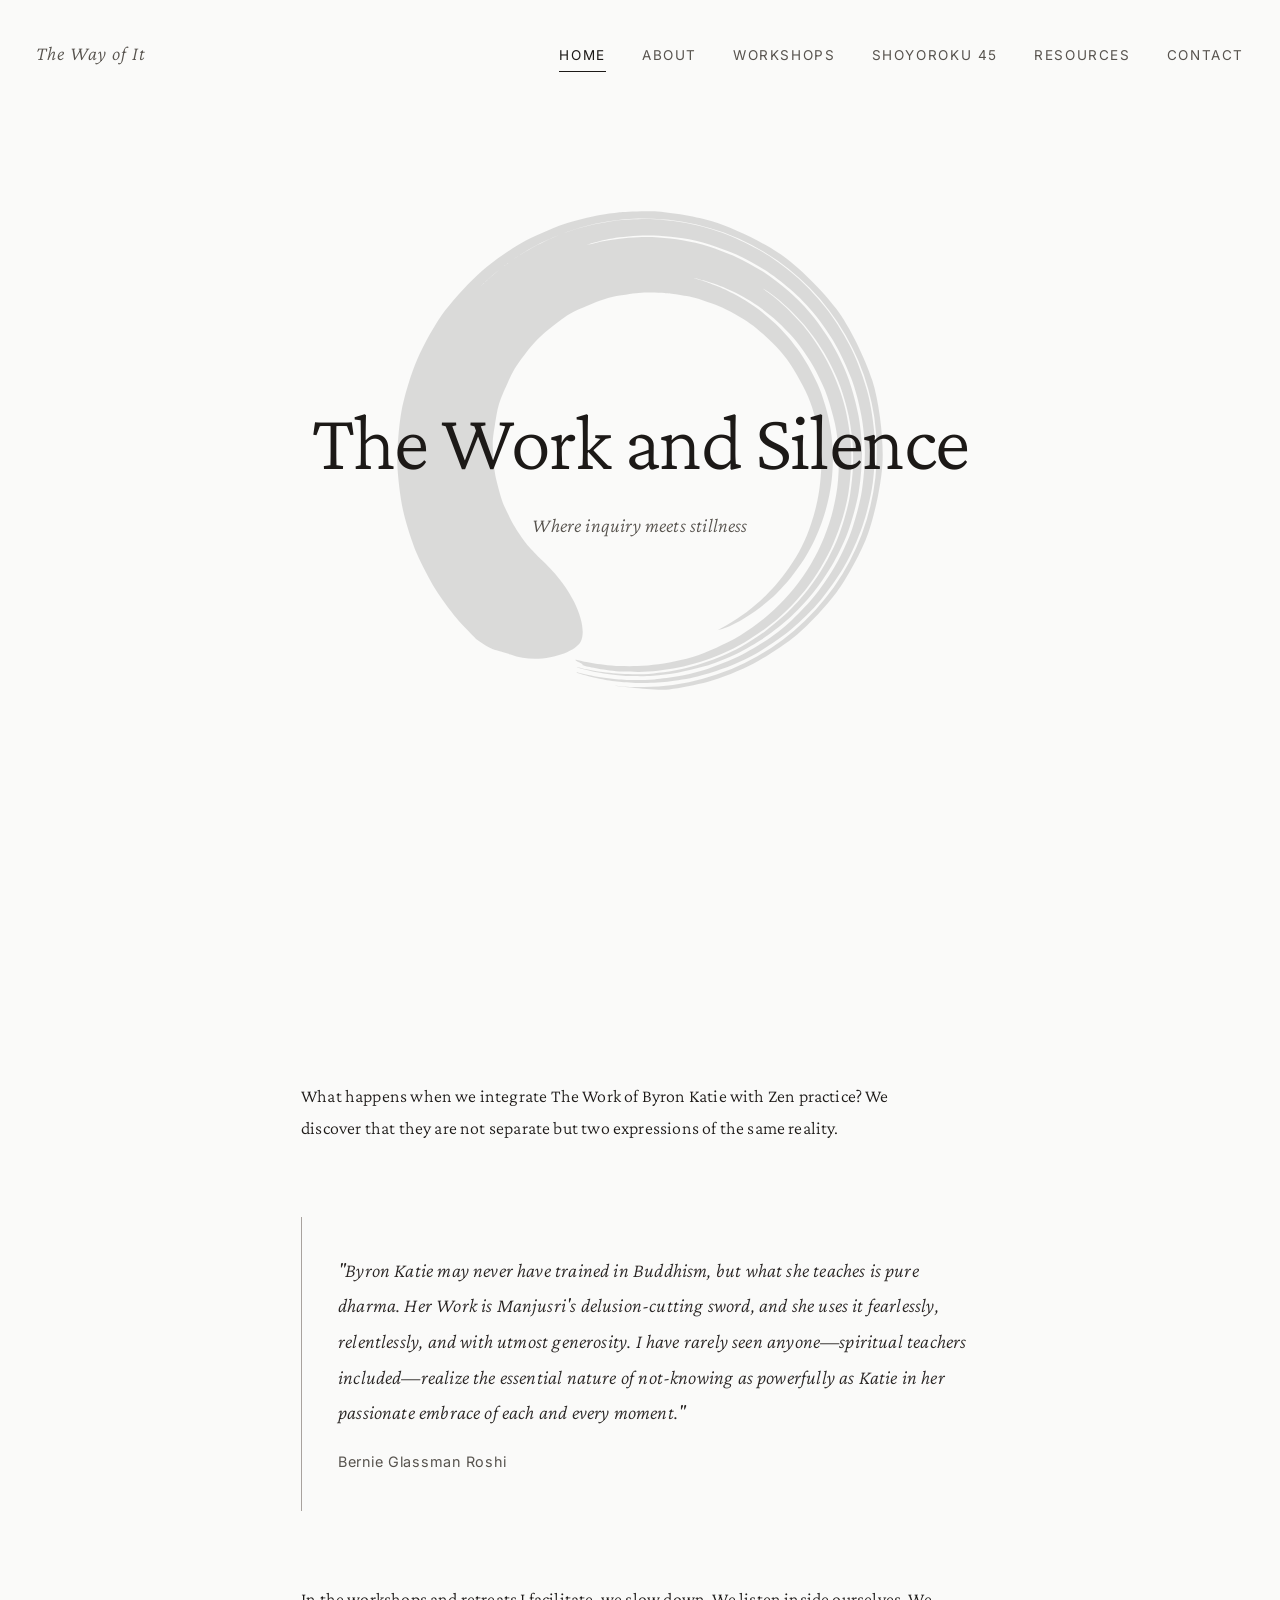
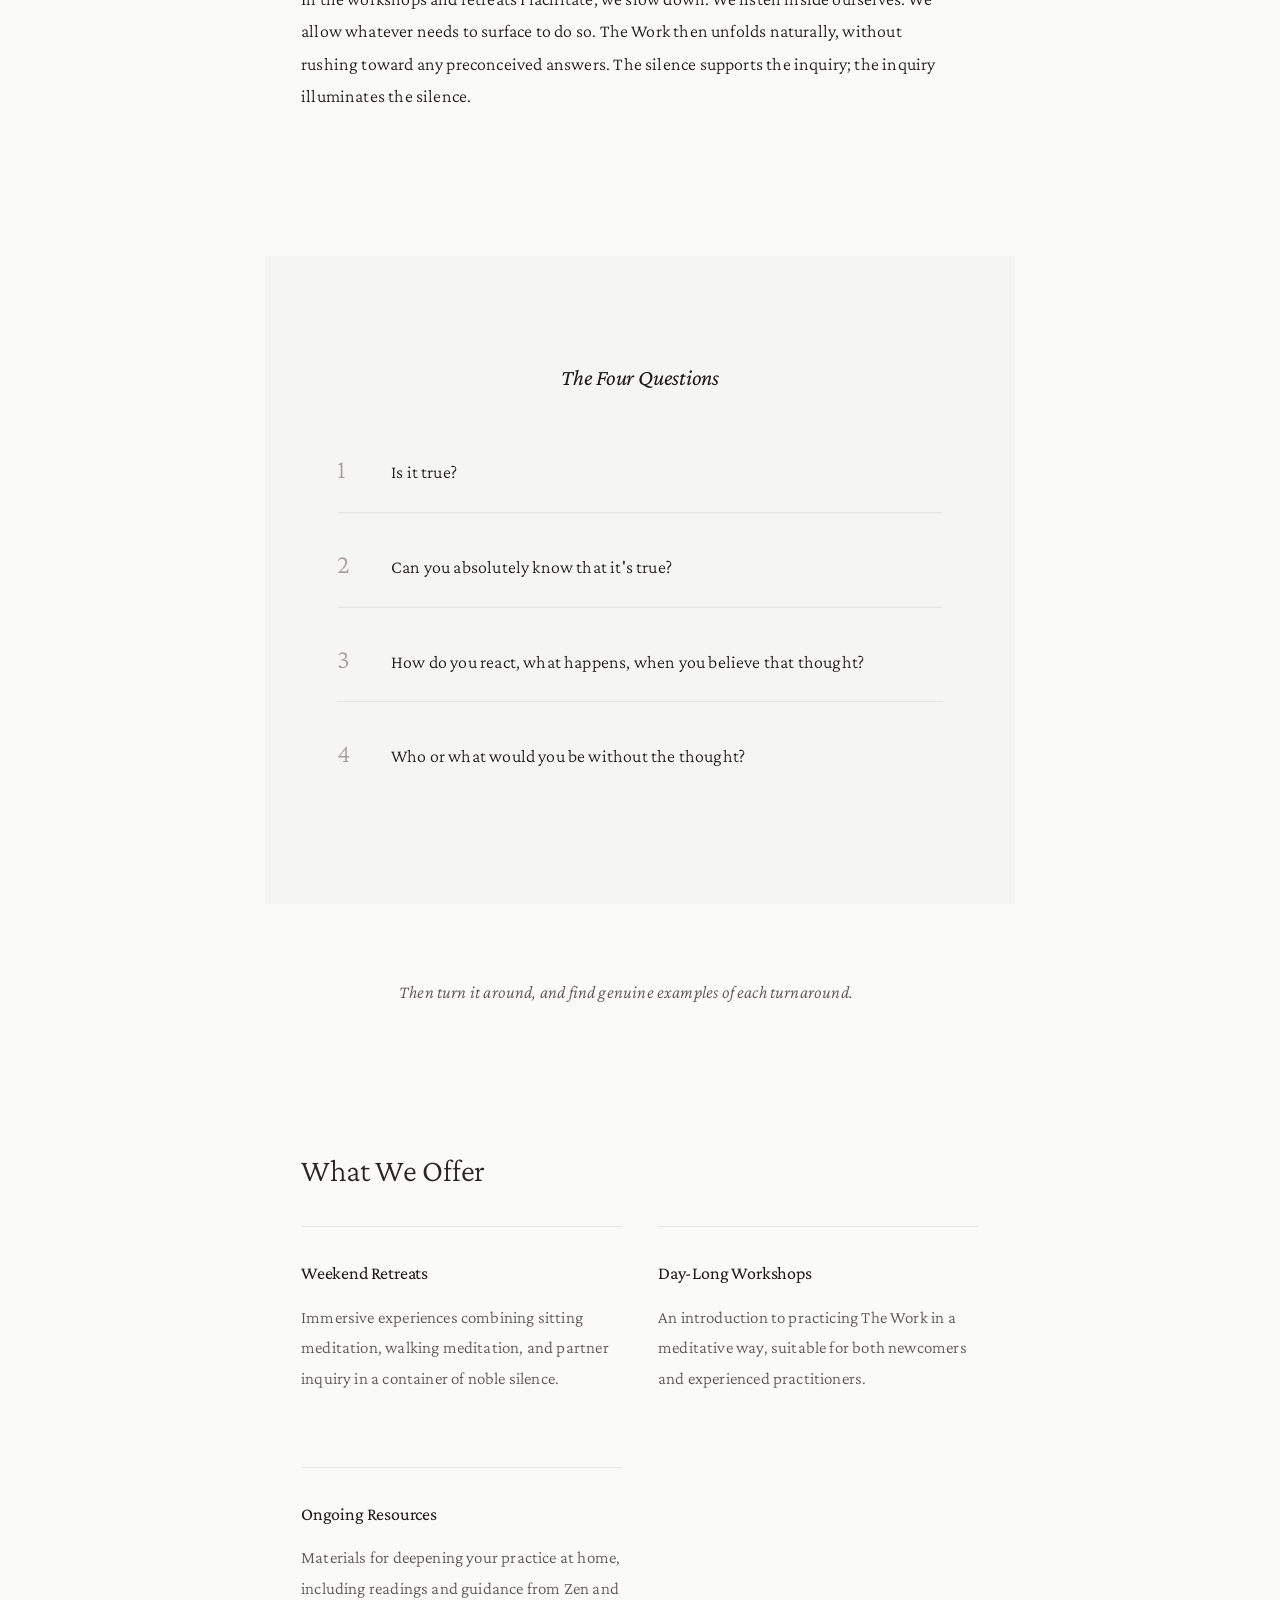
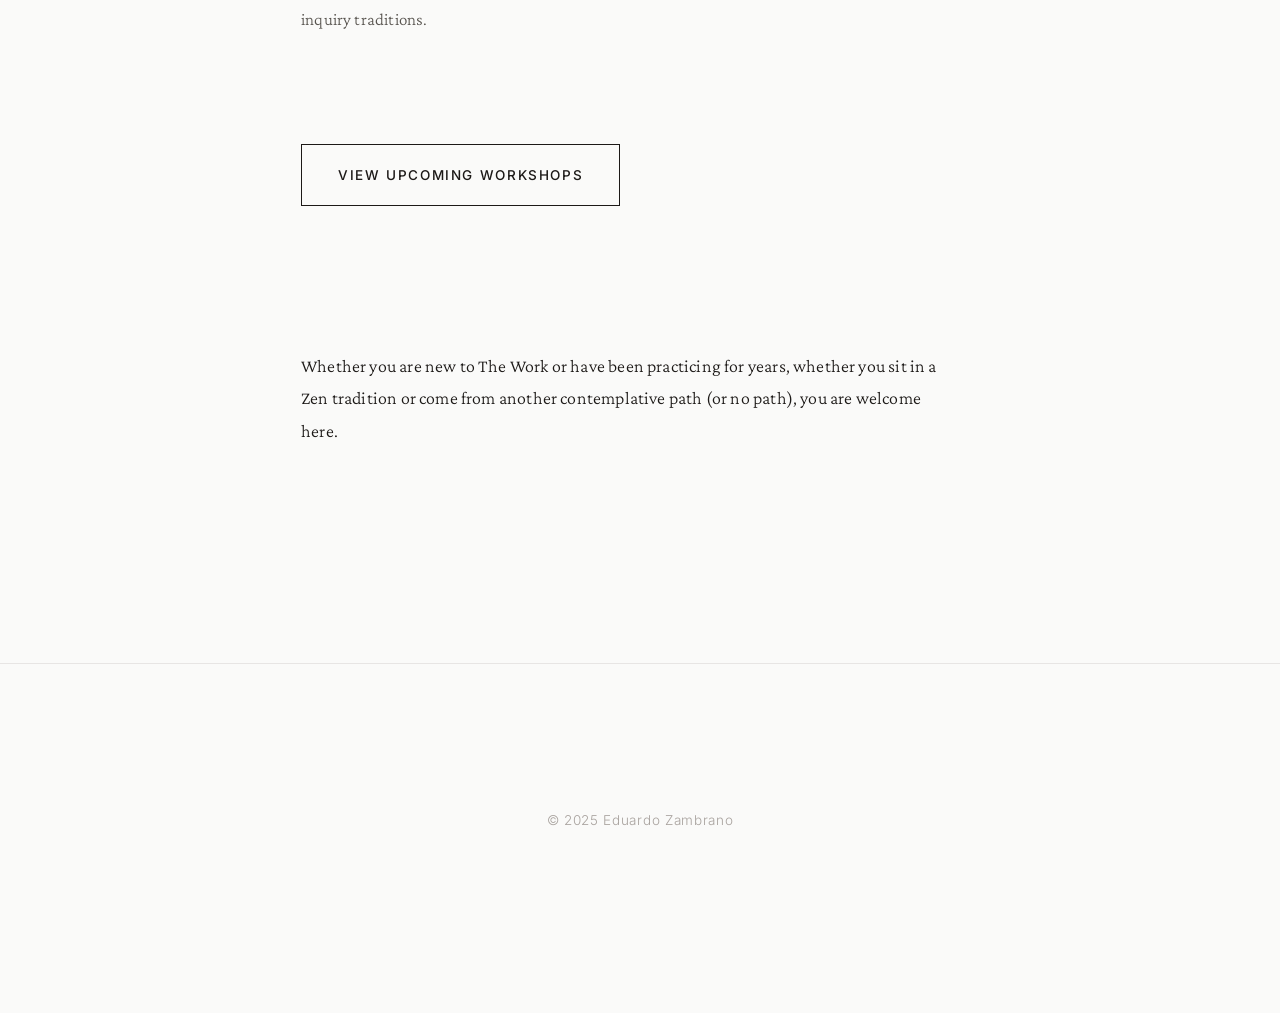
==== commit 4ee3195e: "Clarify that Eduardo facilitates the workshops Co-Authored-By: Claude Opus 4.5 <noreply@anthropic.co" ====
--- a/index.html
+++ b/index.html
@@ -40,7 +40,7 @@
         <cite>Bernie Glassman Roshi</cite>
       </blockquote>
 
-      <p>In these workshops and retreats, we slow down. We listen inside ourselves. We allow whatever needs to surface to do so. The Work then unfolds naturally, without rushing toward any preconceived answers. The silence supports the inquiry; the inquiry illuminates the silence.</p>
+      <p>In the workshops and retreats I facilitate, we slow down. We listen inside ourselves. We allow whatever needs to surface to do so. The Work then unfolds naturally, without rushing toward any preconceived answers. The silence supports the inquiry; the inquiry illuminates the silence.</p>
     </section>
 
     <section>
--- a/css/style.css
+++ b/css/style.css
@@ -225,7 +225,7 @@
   justify-content: center;
   align-items: center;
   text-align: center;
-  padding: var(--space-xl) var(--space-md);
+  padding: var(--space-xl) var(--space-md) var(--space-lg);
   position: relative;
 }
 
@@ -233,11 +233,16 @@
 .hero::before {
   content: '';
   position: absolute;
+  top: 50%;
+  left: 50%;
+  transform: translate(-50%, -50%);
   width: min(70vw, 500px);
   height: min(70vw, 500px);
-  border: 1px solid var(--sand);
-  border-radius: 50%;
-  opacity: 0.6;
+  background-image: url('../images/enso.svg');
+  background-size: contain;
+  background-repeat: no-repeat;
+  background-position: center;
+  opacity: 0.12;
 }
 
 .hero-content {
@@ -263,7 +268,7 @@
 main {
   max-width: 750px;
   margin: 0 auto;
-  padding: var(--space-lg) var(--space-md);
+  padding: var(--space-md) var(--space-md) var(--space-lg);
 }
 
 section {
@@ -565,8 +570,12 @@
 
 /* Page hero - smaller for interior pages */
 .page-hero {
-  min-height: 50vh;
-  padding-top: calc(var(--space-xl) + 60px);
+  min-height: 55vh;
+  padding-top: calc(var(--space-xl) + 100px);
+}
+
+.page-hero::before {
+  top: calc(50% + 80px);
 }
 
 .page-hero h1 {
@@ -589,6 +598,18 @@
   flex-shrink: 0;
 }
 
+/* Featured image - rectangular, centered above content */
+.featured-image {
+  text-align: center;
+  margin: 0 0 var(--space-lg) 0;
+}
+
+.featured-image img {
+  width: 85%;
+  height: auto;
+  border-radius: 4px;
+}
+
 /* Utilities */
 .text-center {
   text-align: center;
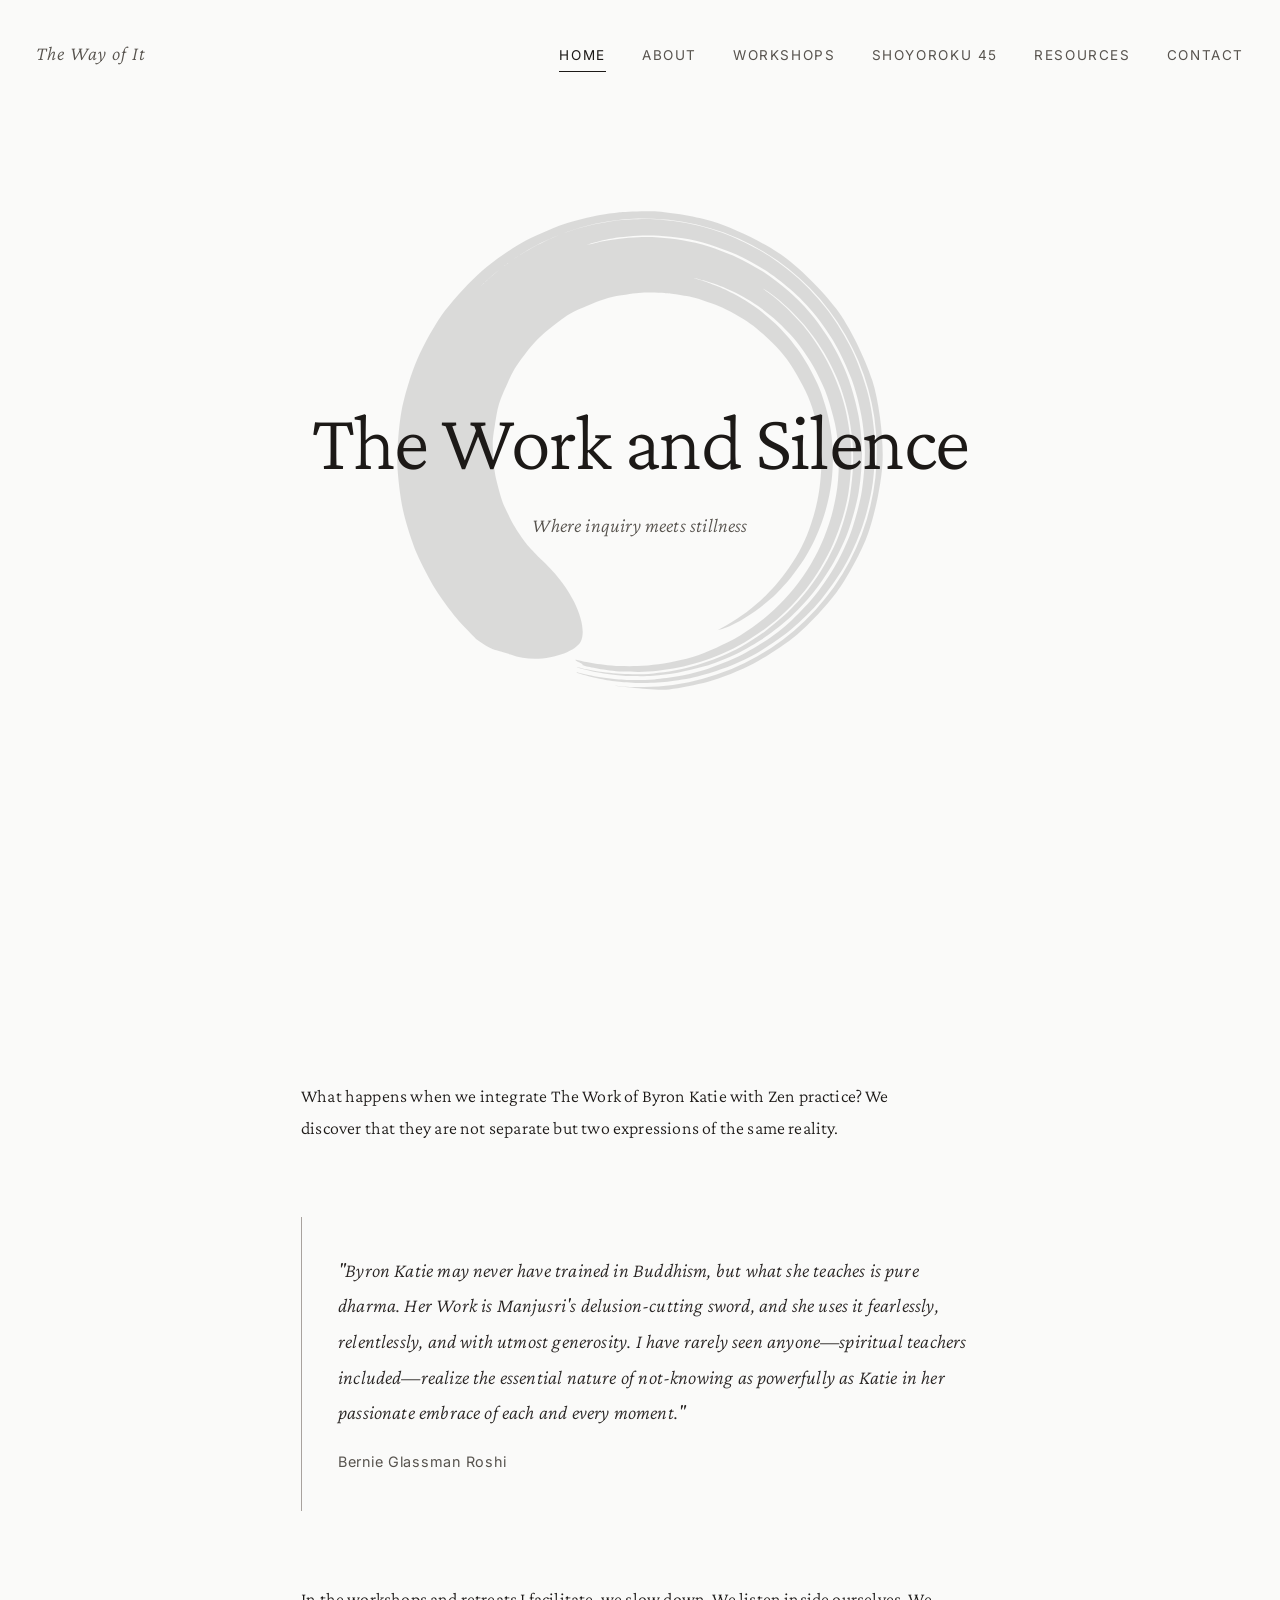
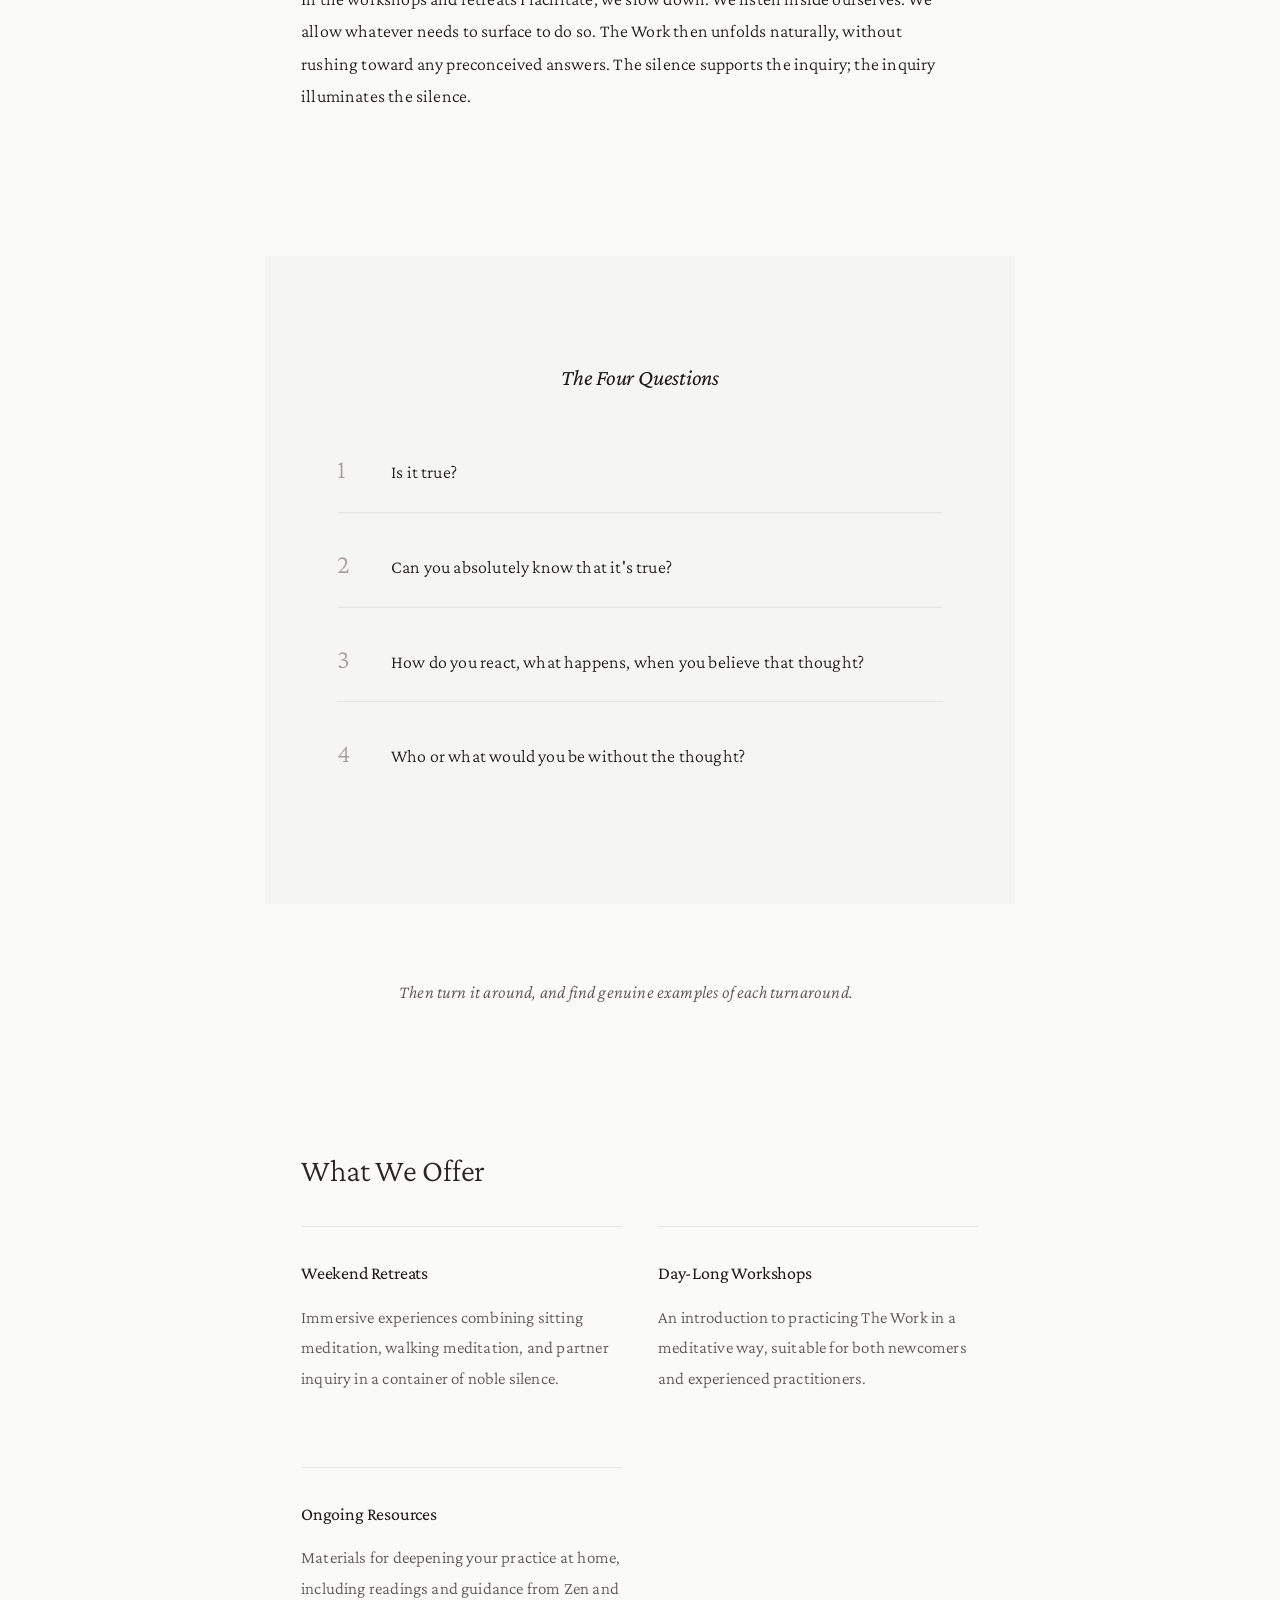
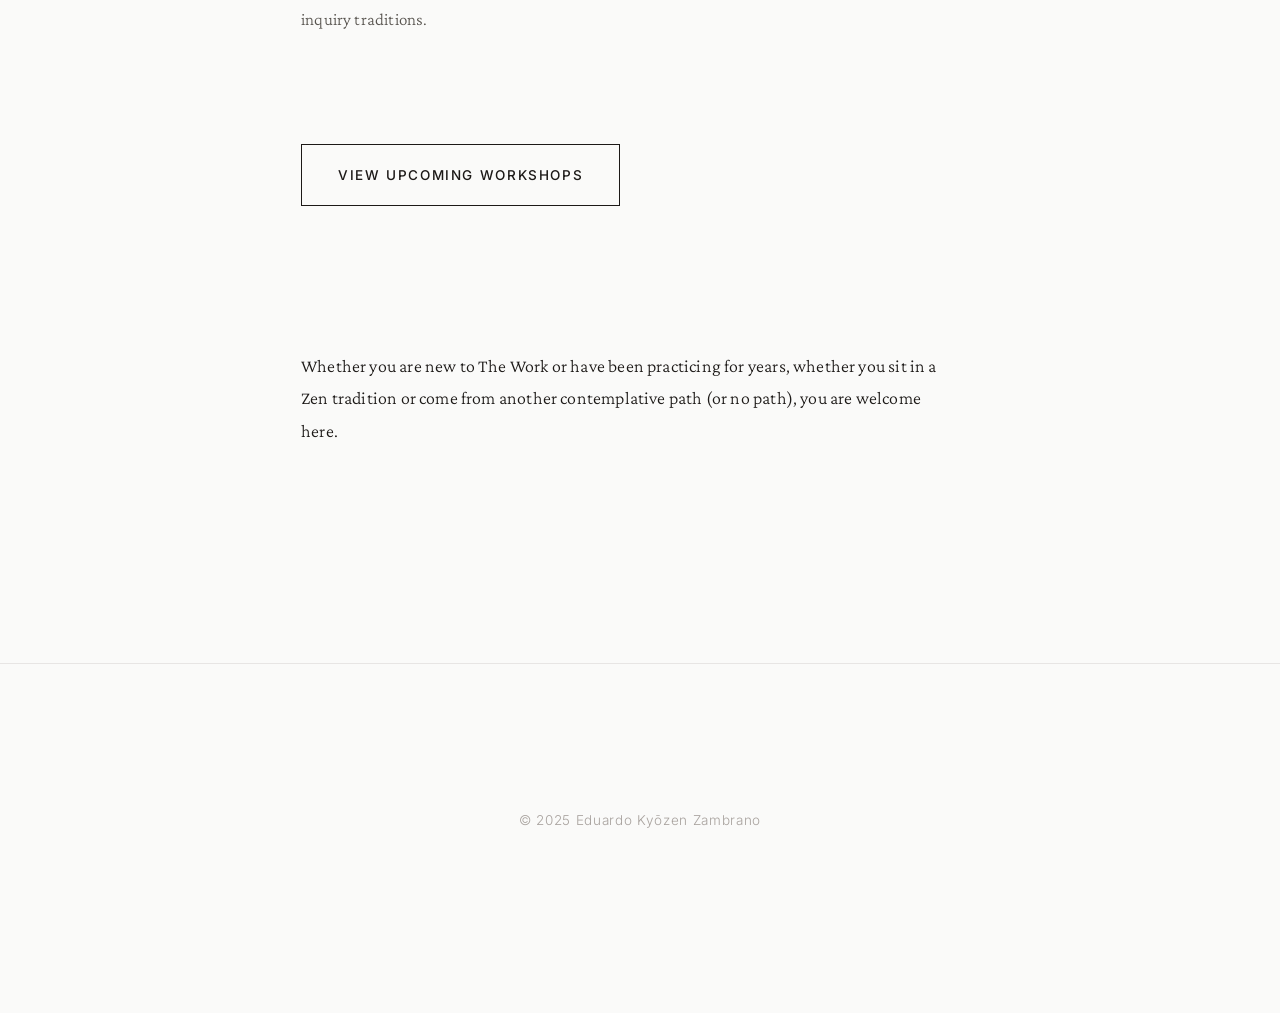
==== commit a7a155c1: "Addend Kyōzen in different places" ====
--- a/index.html
+++ b/index.html
@@ -6,6 +6,7 @@
   <title>The Way of It - Zen & The Work of Byron Katie</title>
   <meta name="description" content="Workshops integrating Zen meditation with The Work of Byron Katie. Where inquiry meets stillness.">
   <link rel="stylesheet" href="css/style.css">
+  <link rel="icon" type="image/svg+xml" href="images/enso.svg">
 </head>
 <body>
   <header>
@@ -84,7 +85,7 @@
   </main>
 
   <footer>
-    <p>&copy; 2025 Eduardo Zambrano</p>
+    <p>&copy; 2025 Eduardo Kyōzen Zambrano</p>
   </footer>
 </body>
 </html>
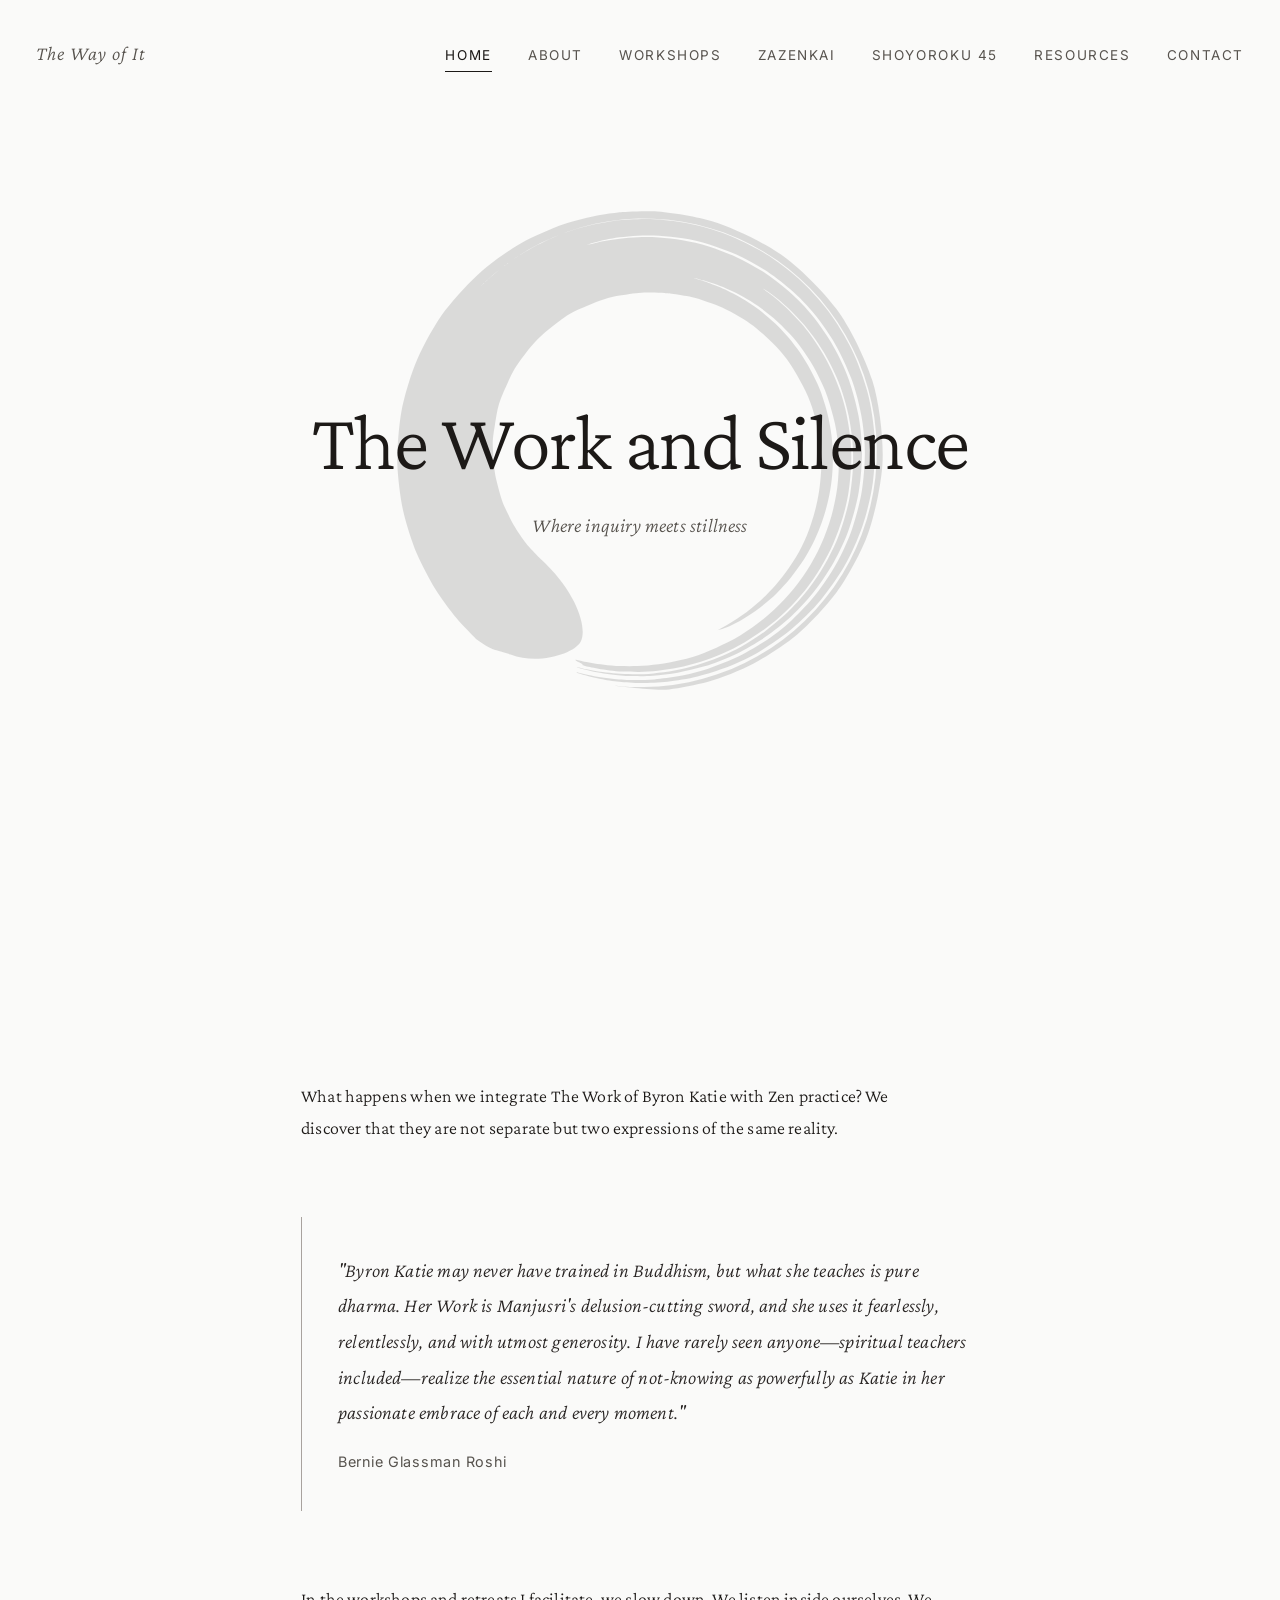
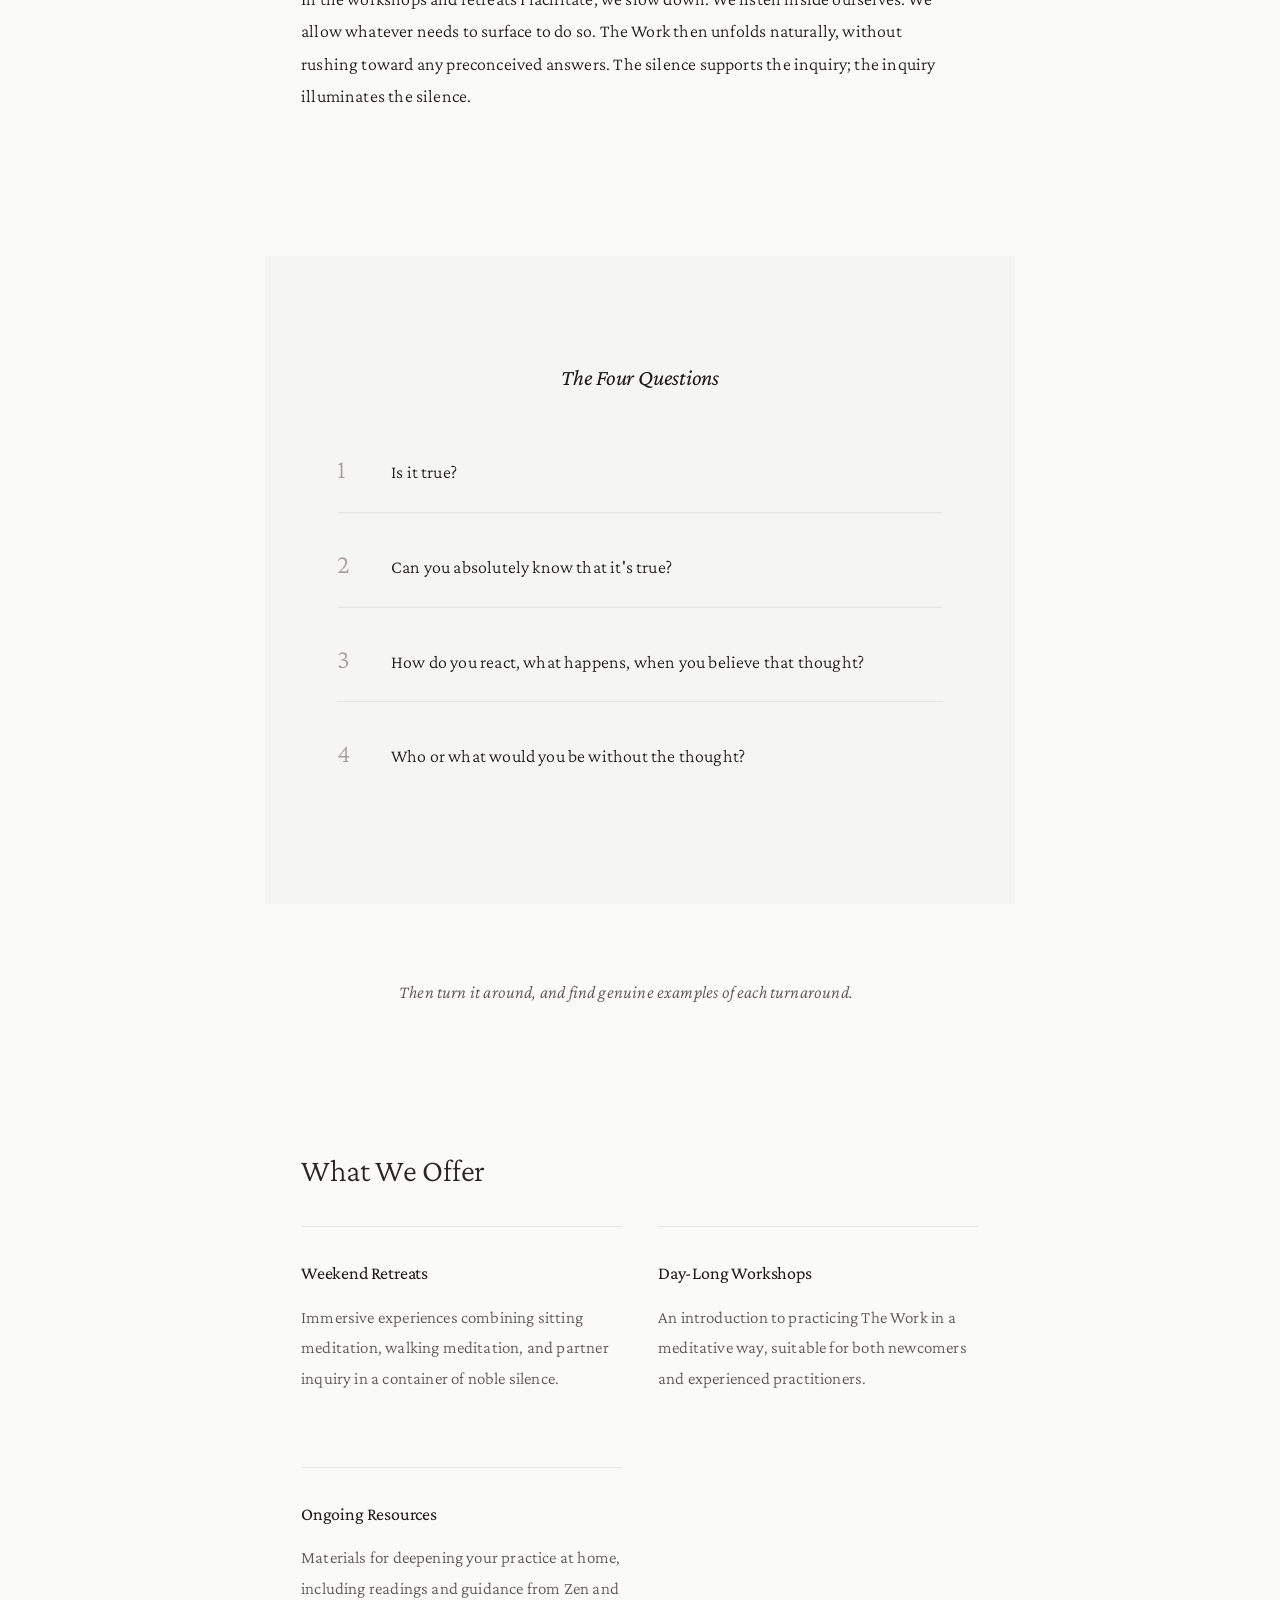
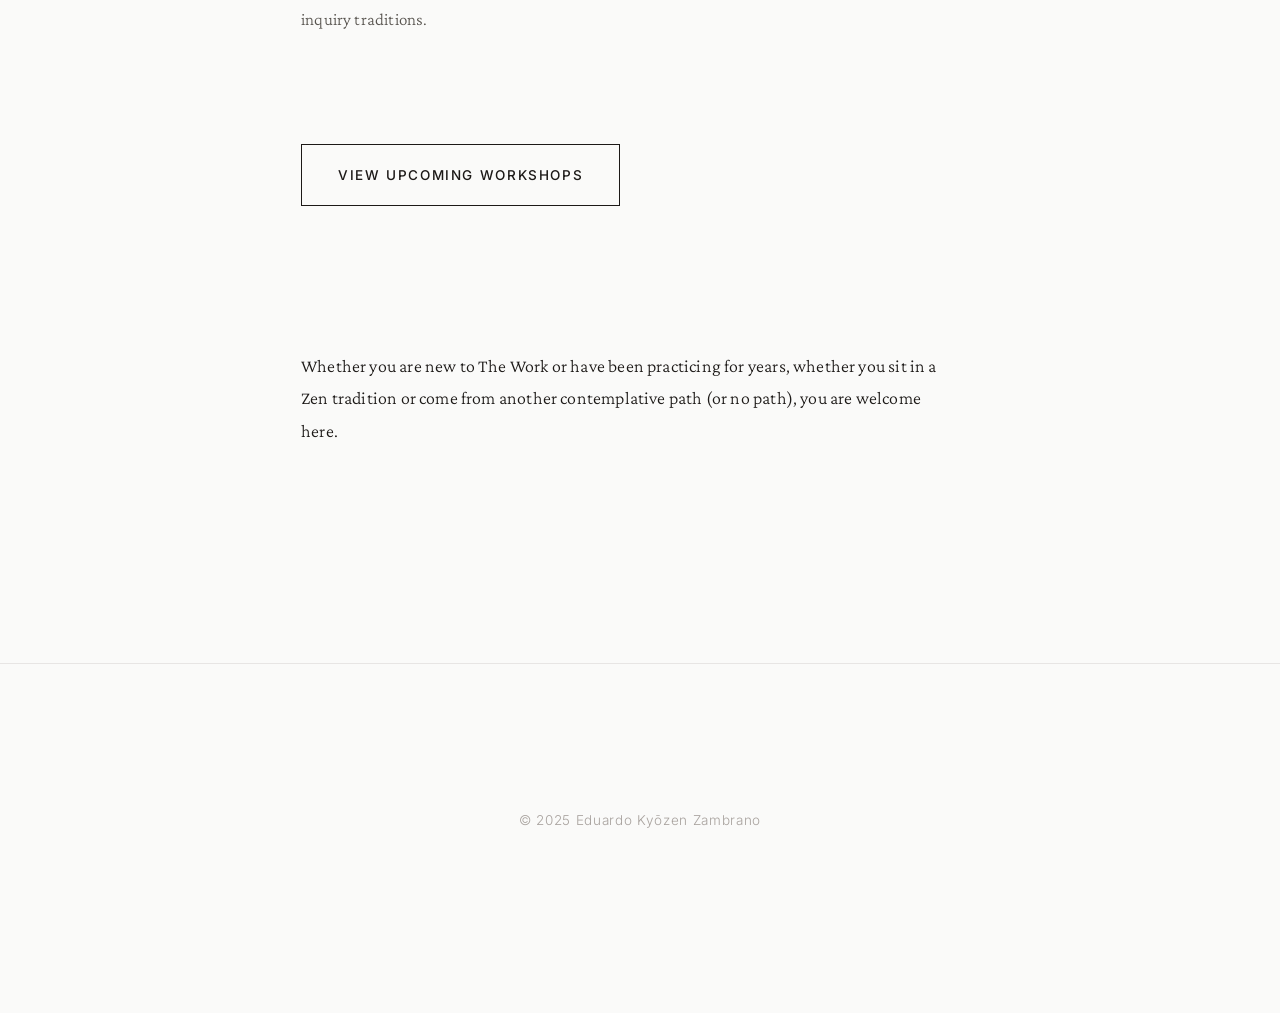
==== commit 78a0f236: "Add Spring "The Work" Zazenkai page New zazenkai.html for the June 5-6, 2026 retreat co-led by Roshi" ====
--- a/index.html
+++ b/index.html
@@ -17,6 +17,7 @@
           <li><a href="index.html" class="active">Home</a></li>
           <li><a href="about.html">About</a></li>
           <li><a href="workshops.html">Workshops</a></li>
+          <li><a href="zazenkai.html">Zazenkai</a></li>
           <li><a href="shoyoroku-45.html">Shoyoroku 45</a></li>
           <li><a href="resources.html">Resources</a></li>
           <li><a href="contact.html">Contact</a></li>
--- a/css/style.css
+++ b/css/style.css
@@ -575,7 +575,11 @@
 }
 
 .page-hero::before {
-  top: calc(50% + 80px);
+  top: calc(50% + 160px);
+}
+
+.page-hero .hero-content {
+  margin-top: 160px;
 }
 
 .page-hero h1 {
